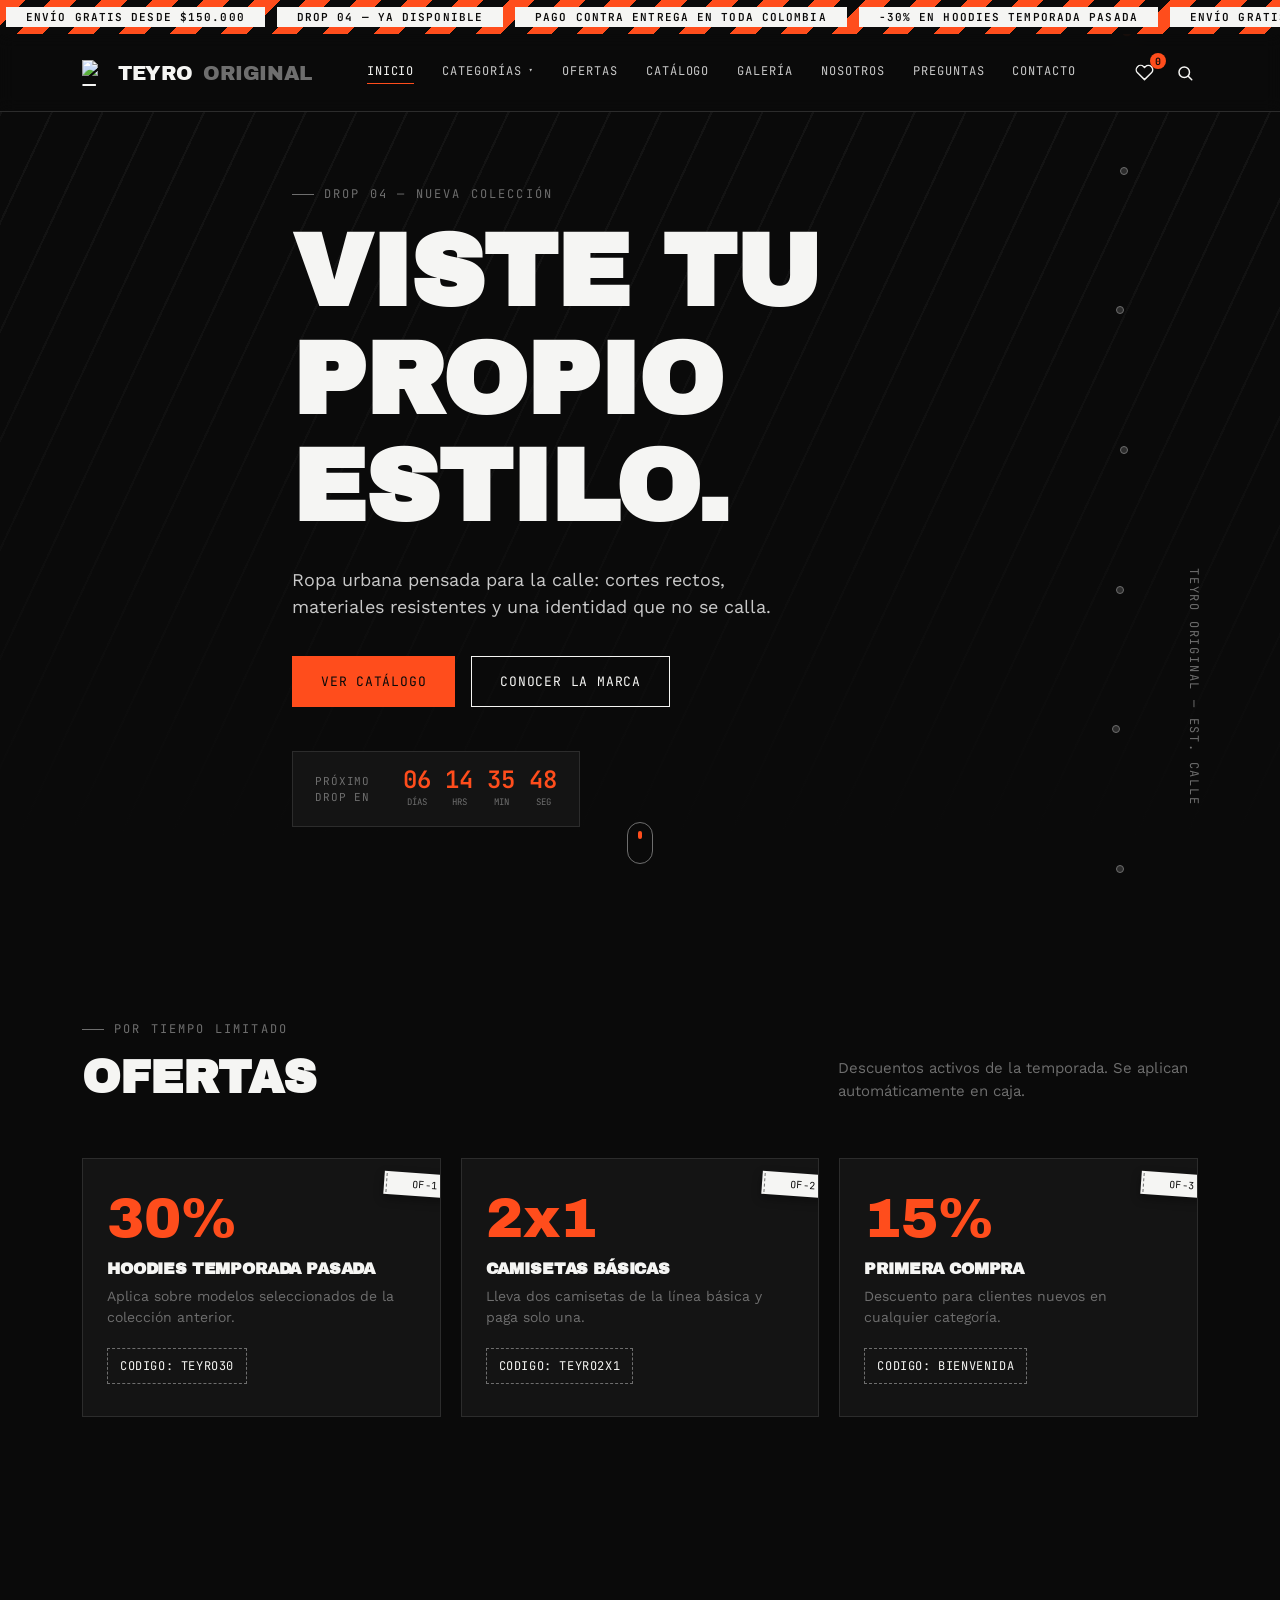
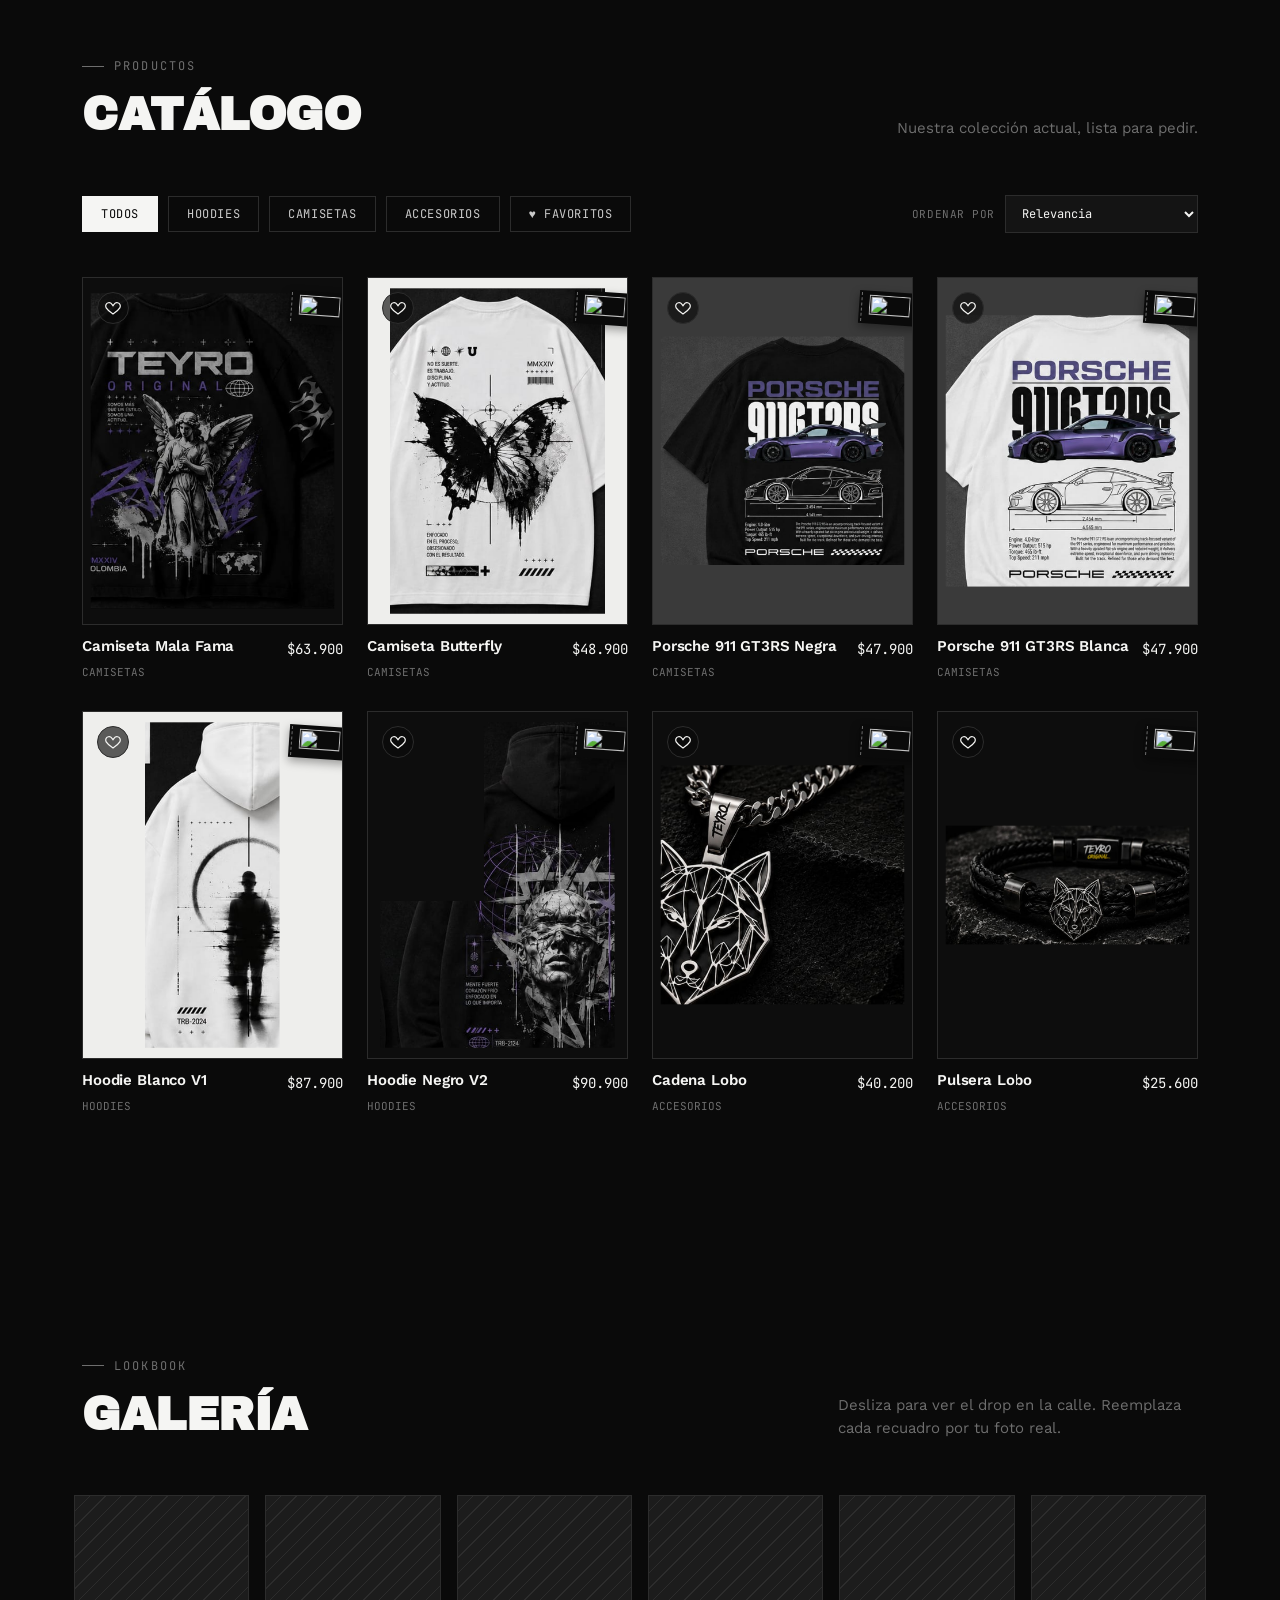
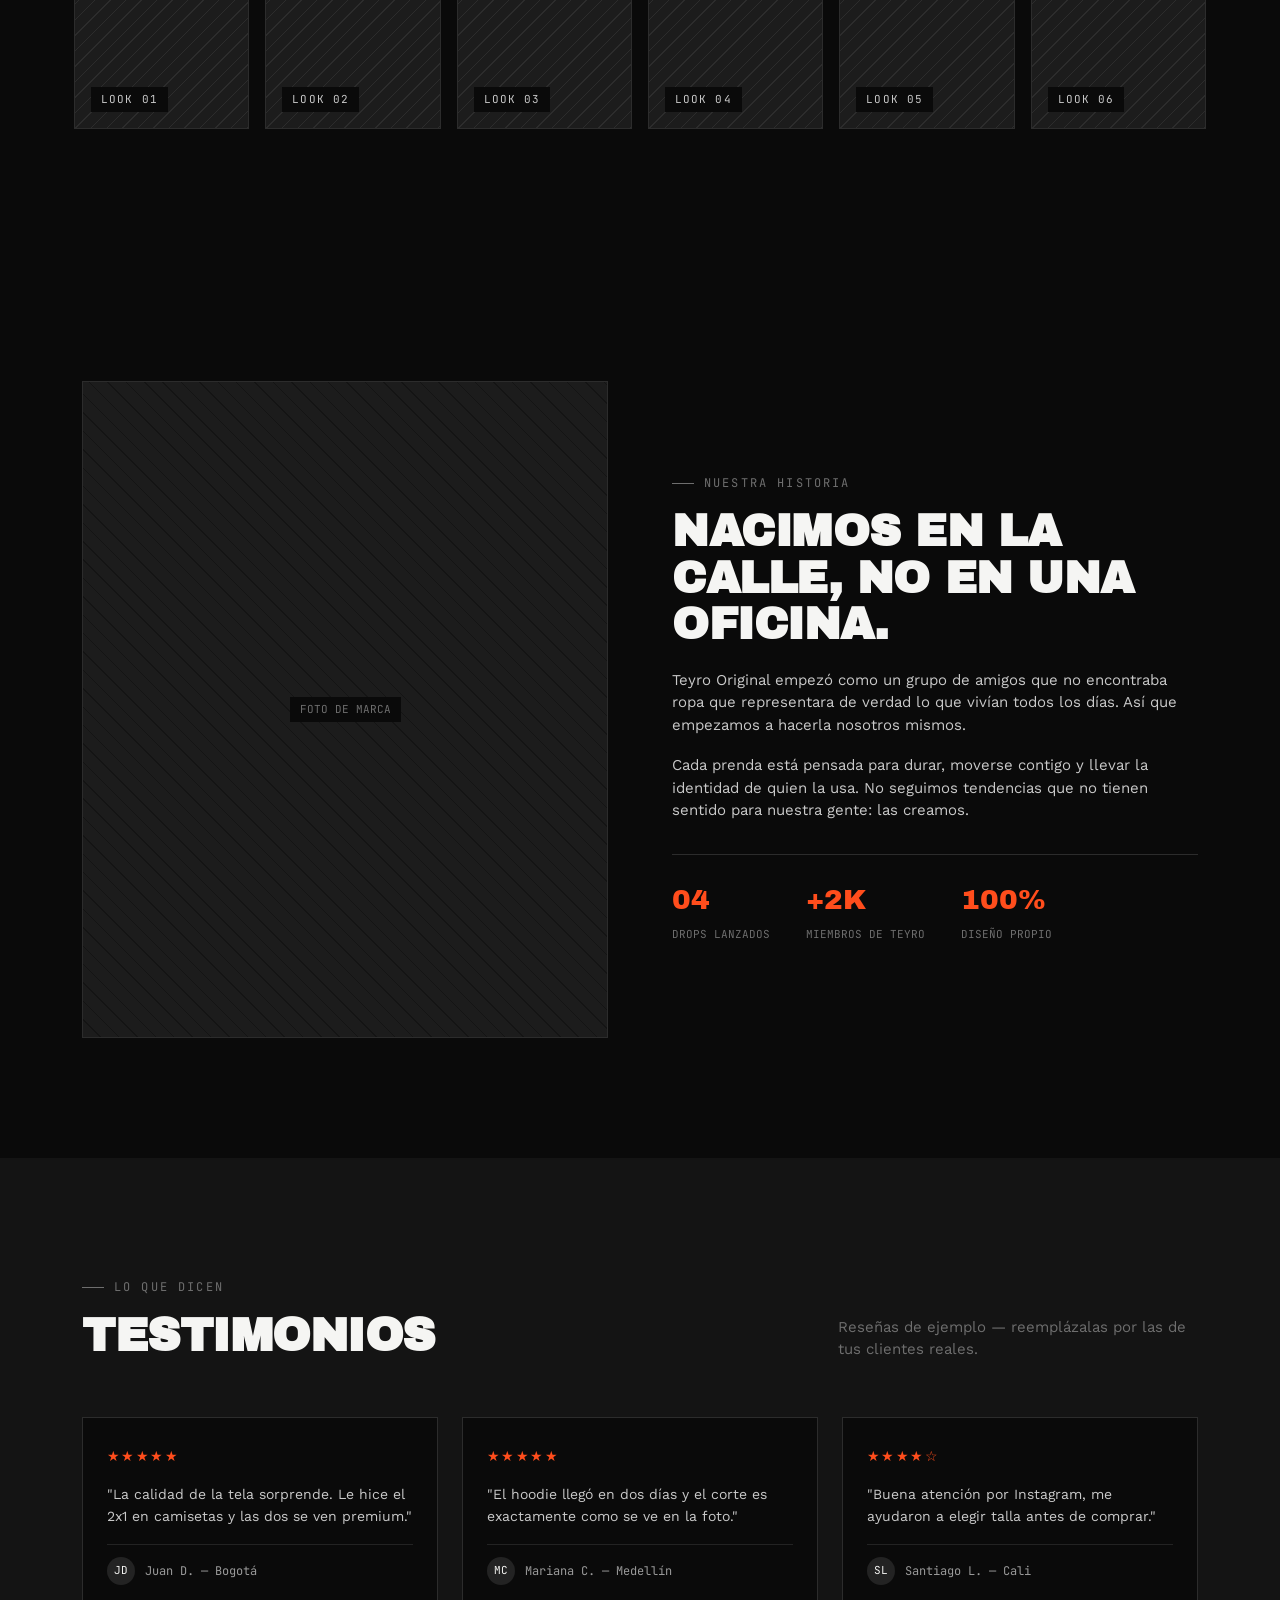
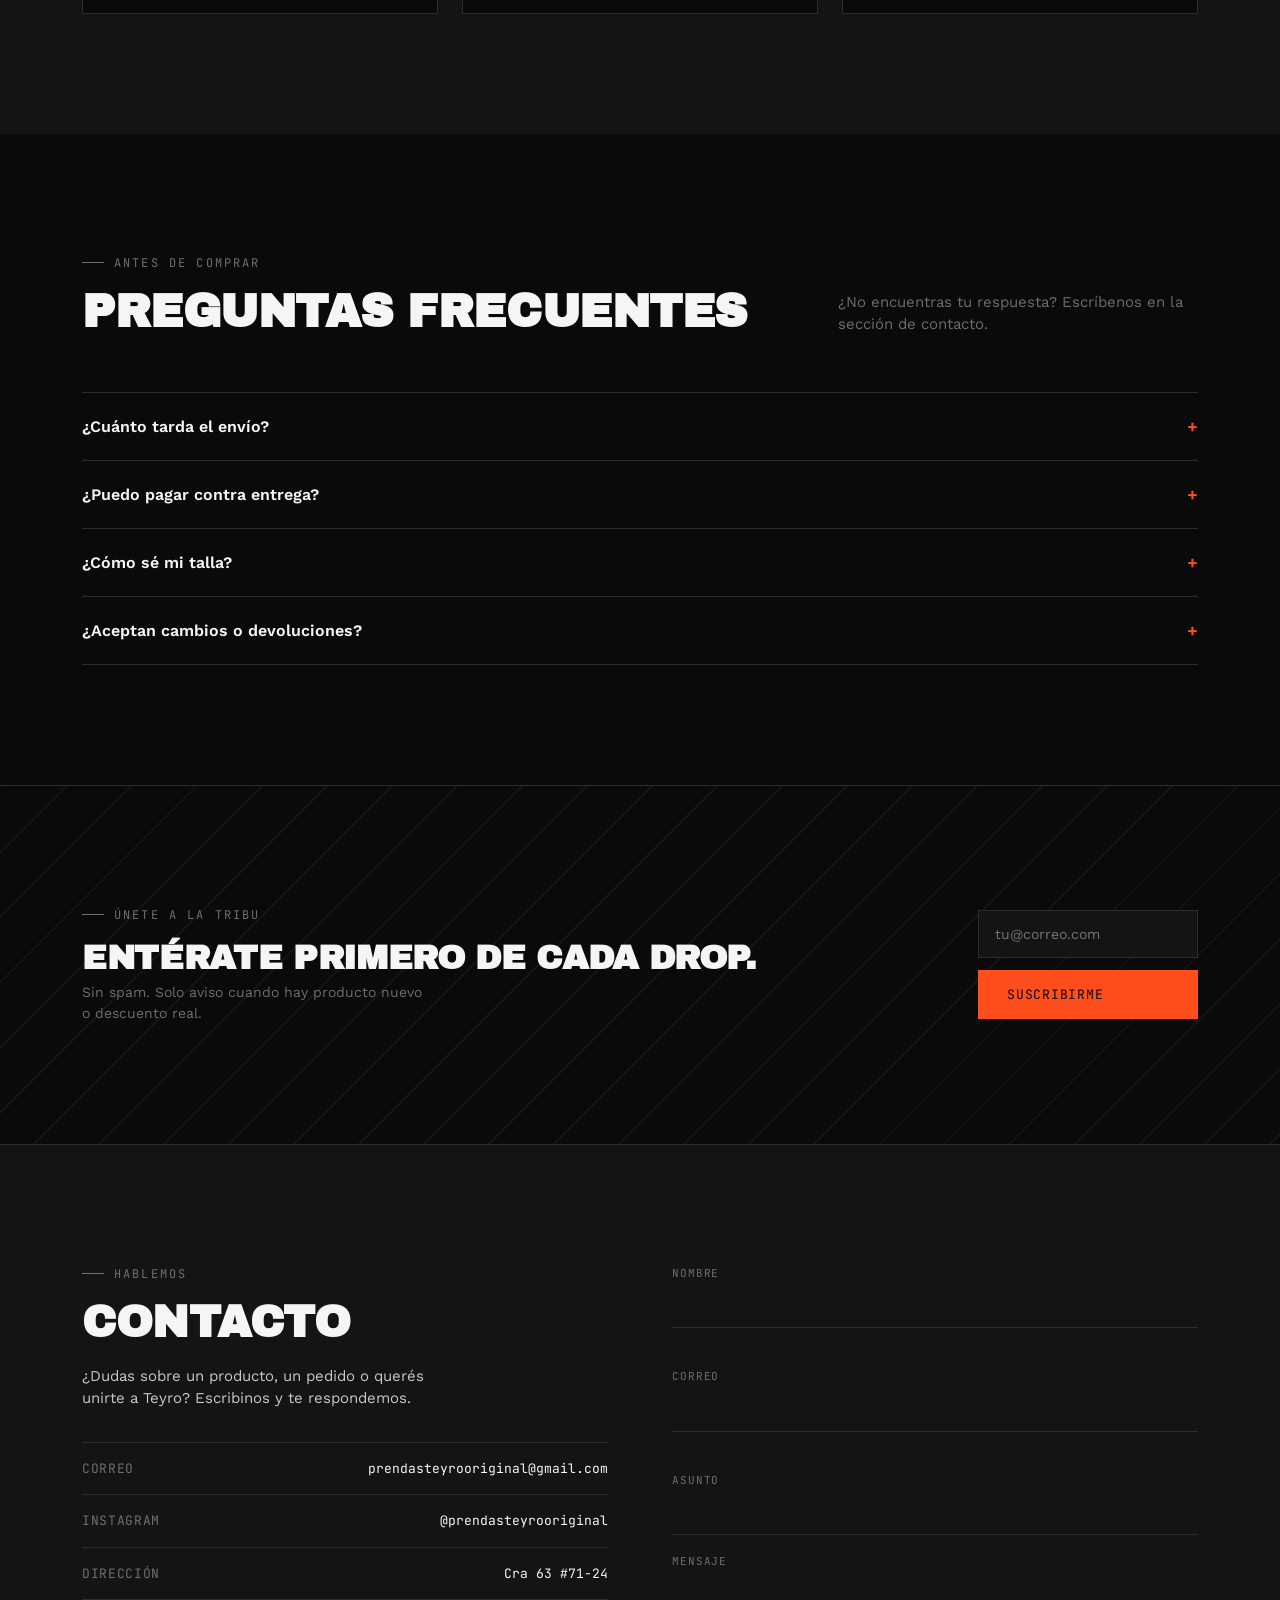
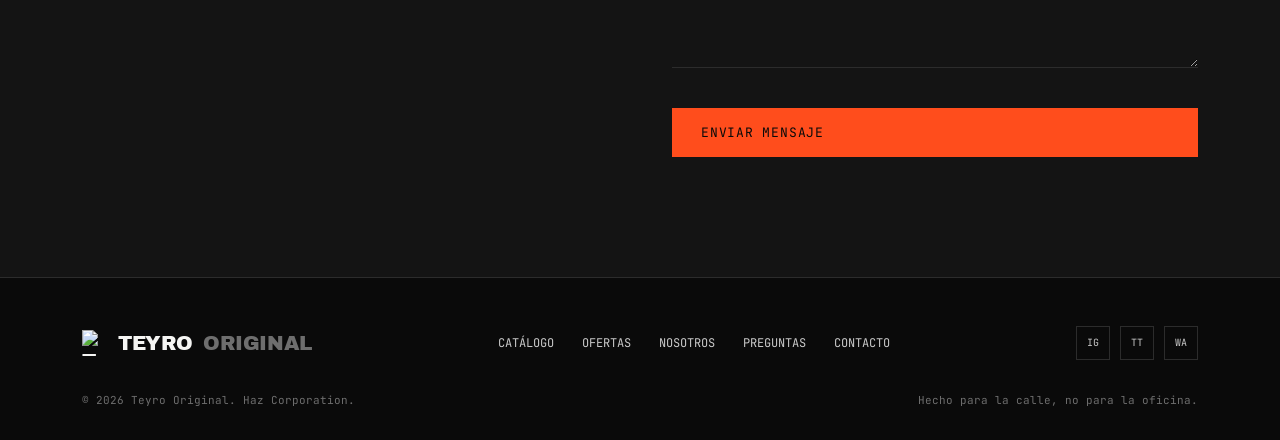
==== index.html @ d10f8ef0 "Add files via upload" ====
<!DOCTYPE html>
<html lang="es">
<head>
<meta charset="UTF-8">
<meta name="viewport" content="width=device-width, initial-scale=1.0">
<title>Teyro Original — Ropa urbana</title>
<meta name="description" content="Teyro Original: ropa urbana hecha para la calle. Hoodies, camisetas y accesorios. Drops limitados, envíos a toda Colombia.">
<link rel="icon" href="assets/logo-lobo.png">
<link rel="preconnect" href="https://fonts.googleapis.com">
<link rel="preconnect" href="https://fonts.gstatic.com" crossorigin>
<link href="https://fonts.googleapis.com/css2?family=Archivo+Black&family=Work+Sans:wght@400;500;600&family=JetBrains+Mono:wght@400;600&display=swap" rel="stylesheet">
<link rel="stylesheet" href="style.css">
</head>
<body>

  <a href="#inicio" class="skip-link">Saltar al contenido</a>

  <!-- ============================================
       CINTA DE ANUNCIOS (motivo firma: cinta de peligro)
       Marquee continuo, referencia visual a la cinta de
       advertencia de obra/calle — encaja con la identidad
       "hecha en la calle" de la marca.
       ============================================ -->
  <div class="hazard-bar" aria-label="Anuncios">
    <div class="hazard-track">
      <span>ENVÍO GRATIS DESDE $150.000</span>
      <span>DROP 04 — YA DISPONIBLE</span>
      <span>PAGO CONTRA ENTREGA EN TODA COLOMBIA</span>
      <span>-30% EN HOODIES TEMPORADA PASADA</span>
      <span>ENVÍO GRATIS DESDE $150.000</span>
      <span>DROP 04 — YA DISPONIBLE</span>
      <span>PAGO CONTRA ENTREGA EN TODA COLOMBIA</span>
      <span>-30% EN HOODIES TEMPORADA PASADA</span>
    </div>
  </div>

  <!-- Barra de progreso de lectura -->
  <div class="scroll-progress" id="scrollProgress"></div>

  <!-- ============================================
       NAV
       ============================================ -->
  <header>
    <nav>
      <a href="#inicio" class="logo">
        <img src="assets/logo-lobo.png" alt="Teyro Original">
        TEYRO <span>ORIGINAL</span>
      </a>

      <ul class="nav-links" id="navLinks">
        <li><a href="#inicio" data-nav="inicio">Inicio</a></li>
        <li class="dropdown" id="catDropdown">
          <button class="dropdown-toggle" id="catDropdownToggle" aria-expanded="false">
            Categorías <span class="caret">▾</span>
          </button>
          <ul class="dropdown-menu">
            <li><a href="#catalogo" data-cat="hoodies">Hoodies</a></li>
            <li><a href="#catalogo" data-cat="camisetas">Camisetas</a></li>
            <li><a href="#catalogo" data-cat="accesorios">Accesorios</a></li>
          </ul>
        </li>
        <li><a href="#ofertas" data-nav="ofertas">Ofertas</a></li>
        <li><a href="#catalogo" data-nav="catalogo">Catálogo</a></li>
        <li><a href="#galeria" data-nav="galeria">Galería</a></li>
        <li><a href="#nosotros" data-nav="nosotros">Nosotros</a></li>
        <li><a href="#faq" data-nav="faq">Preguntas</a></li>
        <li><a href="#contacto" data-nav="contacto">Contacto</a></li>
      </ul>

      <div class="nav-actions">
        <button class="icon-btn" id="favToggle" aria-label="Ver favoritos">
          <svg viewBox="0 0 24 24" fill="none" stroke="currentColor" stroke-width="2" stroke-linecap="round" stroke-linejoin="round">
            <path d="M20.8 4.6a5.5 5.5 0 0 0-7.8 0L12 5.6l-1-1a5.5 5.5 0 0 0-7.8 7.8l1 1L12 21l7.8-7.6 1-1a5.5 5.5 0 0 0 0-7.8z"></path>
          </svg>
          <span class="badge" id="favBadge" hidden>0</span>
        </button>
        <button class="search-toggle" id="searchToggle" aria-label="Buscar">
          <svg viewBox="0 0 24 24" fill="none" stroke="currentColor" stroke-width="2" stroke-linecap="round">
            <circle cx="11" cy="11" r="7"></circle>
            <line x1="21" y1="21" x2="16.65" y2="16.65"></line>
          </svg>
        </button>
        <button class="burger" id="burgerBtn" aria-label="Abrir menú" aria-expanded="false">
          <span></span><span></span><span></span>
        </button>
      </div>

      <div class="search-bar" id="searchBar">
        <div class="search-bar-inner">
          <svg viewBox="0 0 24 24" fill="none" stroke="currentColor" stroke-width="2" stroke-linecap="round">
            <circle cx="11" cy="11" r="7"></circle>
            <line x1="21" y1="21" x2="16.65" y2="16.65"></line>
          </svg>
          <input type="text" id="searchInput" placeholder="Buscar productos... (ej: hoodie, camiseta, gorra)">
          <span class="search-count" id="searchCount"></span>
        </div>
      </div>
    </nav>
  </header>

  <!-- Menú móvil a pantalla completa -->
  <div class="mobile-menu" id="mobileMenu">
    <ul>
      <li><a href="#inicio">Inicio</a></li>
      <li><a href="#ofertas">Ofertas</a></li>
      <li><a href="#catalogo">Catálogo</a></li>
      <li><a href="#galeria">Galería</a></li>
      <li><a href="#nosotros">Nosotros</a></li>
      <li><a href="#faq">Preguntas</a></li>
      <li><a href="#contacto">Contacto</a></li>
    </ul>
    <div class="mobile-menu-cats">
      <span class="eyebrow">Ir directo a</span>
      <div class="mobile-cat-pills">
        <a href="#catalogo" data-cat="hoodies">Hoodies</a>
        <a href="#catalogo" data-cat="camisetas">Camisetas</a>
        <a href="#catalogo" data-cat="accesorios">Accesorios</a>
      </div>
    </div>
  </div>

  <!-- Navegación lateral por puntos (desktop) -->
  <nav class="dot-nav" id="dotNav" aria-label="Navegación rápida por secciones">
    <a href="#inicio" data-target="inicio"><span class="dot"></span><em>Inicio</em></a>
    <a href="#ofertas" data-target="ofertas"><span class="dot"></span><em>Ofertas</em></a>
    <a href="#catalogo" data-target="catalogo"><span class="dot"></span><em>Catálogo</em></a>
    <a href="#galeria" data-target="galeria"><span class="dot"></span><em>Galería</em></a>
    <a href="#nosotros" data-target="nosotros"><span class="dot"></span><em>Nosotros</em></a>
    <a href="#faq" data-target="faq"><span class="dot"></span><em>Preguntas</em></a>
    <a href="#contacto" data-target="contacto"><span class="dot"></span><em>Contacto</em></a>
  </nav>

  <!-- ============================================
       HERO
       ============================================ -->
  <section class="hero" id="inicio">
    <div class="wrap hero-content">
      <div class="eyebrow">Drop 04 — Nueva colección</div>
      <h1>Viste tu<br>propio estilo.</h1>
      <p>Ropa urbana pensada para la calle: cortes rectos, materiales resistentes y una identidad que no se calla.</p>
      <div class="hero-cta">
        <a href="#catalogo" class="btn filled">Ver catálogo</a>
        <a href="#nosotros" class="btn">Conocer la marca</a>
      </div>

      <div class="countdown" id="countdown" aria-label="Tiempo para el próximo drop">
        <span class="countdown-label">Próximo drop en</span>
        <div class="countdown-digits">
          <div><span id="cdDays">00</span><small>días</small></div>
          <div><span id="cdHours">00</span><small>hrs</small></div>
          <div><span id="cdMin">00</span><small>min</small></div>
          <div><span id="cdSec">00</span><small>seg</small></div>
        </div>
      </div>
    </div>
    <div class="hero-mark">TEYRO ORIGINAL — EST. CALLE</div>
    <a href="#ofertas" class="scroll-cue" aria-label="Bajar a la siguiente sección">
      <span></span>
    </a>
  </section>

  <!-- ============================================
       OFERTAS
       ============================================ -->
  <section id="ofertas">
    <div class="wrap">
      <div class="section-head reveal">
        <div>
          <div class="eyebrow">Por tiempo limitado</div>
          <h2>Ofertas</h2>
        </div>
        <p>Descuentos activos de la temporada. Se aplican automáticamente en caja.</p>
      </div>
      <div class="ofertas-grid reveal">
        <div class="oferta-card">
          <span class="tag"><img src="assets/logo-lobo-negro.png" alt="">OF-1</span>
          <div class="pct">30%</div>
          <h3>Hoodies temporada pasada</h3>
          <p>Aplica sobre modelos seleccionados de la colección anterior.</p>
          <span class="code">CODIGO: TEYRO30</span>
        </div>
        <div class="oferta-card">
          <span class="tag"><img src="assets/logo-lobo-negro.png" alt="">OF-2</span>
          <div class="pct">2x1</div>
          <h3>Camisetas básicas</h3>
          <p>Lleva dos camisetas de la línea básica y paga solo una.</p>
          <span class="code">CODIGO: TEYRO2X1</span>
        </div>
        <div class="oferta-card">
          <span class="tag"><img src="assets/logo-lobo-negro.png" alt="">OF-3</span>
          <div class="pct">15%</div>
          <h3>Primera compra</h3>
          <p>Descuento para clientes nuevos en cualquier categoría.</p>
          <span class="code">CODIGO: BIENVENIDA</span>
        </div>
      </div>
    </div>
  </section>

  <!-- ============================================
       CATÁLOGO
       ============================================ -->
  <section class="catalogo" id="catalogo">
    <div class="wrap">
      <div class="section-head reveal">
        <div>
          <div class="eyebrow">Productos</div>
          <h2>Catálogo</h2>
        </div>
        <p>Nuestra colección actual, lista para pedir.</p>
      </div>

      <div class="catalogo-controls reveal">
        <div class="filtros">
          <button class="filtro-btn active" data-filter="todos">Todos</button>
          <button class="filtro-btn" data-filter="hoodies">Hoodies</button>
          <button class="filtro-btn" data-filter="camisetas">Camisetas</button>
          <button class="filtro-btn" data-filter="accesorios">Accesorios</button>
          <button class="filtro-btn filtro-fav" data-filter="favoritos">♥ Favoritos</button>
        </div>
        <label class="sort-select">
          <span>Ordenar por</span>
          <select id="sortSelect">
            <option value="default">Relevancia</option>
            <option value="price-asc">Precio: menor a mayor</option>
            <option value="price-desc">Precio: mayor a menor</option>
            <option value="name-asc">Nombre: A-Z</option>
          </select>
        </label>
      </div>

      <p class="empty-state" id="emptyState" hidden>No hay productos que coincidan. Prueba con otro filtro o guarda algunos favoritos con el ícono de corazón.</p>

      <div class="prod-grid reveal" id="prodGrid">
        <!-- Producto 1 — foto real -->
        <div class="prod-card" data-cat="camisetas" data-price="63900" data-name="Camiseta Mala Fama">
          <div class="prod-img">
            <img src="assets/prod-mala-fama.png" alt="Camiseta negra Mala Fama">
            <span class="tag"><img src="assets/logo-lobo-negro.png" alt="">01</span>
            <button class="fav-btn" data-id="p1" aria-label="Guardar Camiseta Mala Fama en favoritos" aria-pressed="false">
              <svg viewBox="0 0 24 24"><path d="M12 21s-7.5-4.6-10.2-9.1C.2 8.7 1.4 5 5 4.1c2.1-.5 4.1.4 5.2 2.1L12 8.5l1.8-2.3c1.1-1.7 3.1-2.6 5.2-2.1 3.6.9 4.8 4.6 3.2 7.8C19.5 16.4 12 21 12 21z"/></svg>
            </button>
          </div>
          <div class="prod-info">
            <div>
              <h3>Camiseta Mala Fama</h3>
              <span class="cat-label">Camisetas</span>
            </div>
            <div class="prod-price">$63.900</div>
          </div>
        </div>
        <!-- Producto 2 — foto real -->
        <div class="prod-card" data-cat="camisetas" data-price="48900" data-name="Camiseta Butterfly">
          <div class="prod-img">
            <img src="assets/prod-butterfly.png" alt="Camiseta blanca Butterfly">
            <span class="tag"><img src="assets/logo-lobo-negro.png" alt="">02</span>
            <button class="fav-btn" data-id="p2" aria-label="Guardar Camiseta Butterfly en favoritos" aria-pressed="false">
              <svg viewBox="0 0 24 24"><path d="M12 21s-7.5-4.6-10.2-9.1C.2 8.7 1.4 5 5 4.1c2.1-.5 4.1.4 5.2 2.1L12 8.5l1.8-2.3c1.1-1.7 3.1-2.6 5.2-2.1 3.6.9 4.8 4.6 3.2 7.8C19.5 16.4 12 21 12 21z"/></svg>
            </button>
          </div>
          <div class="prod-info">
            <div>
              <h3>Camiseta Butterfly</h3>
              <span class="cat-label">Camisetas</span>
            </div>
            <div class="prod-price">$48.900</div>
          </div>
        </div>
        <!-- Producto 3 — foto real -->
        <div class="prod-card" data-cat="camisetas" data-price="47900" data-name="Porsche 911 GT3RS Negra">
          <div class="prod-img">
            <img src="assets/prod-porsche-negra.png" alt="Camiseta Porsche 911 GT3RS Negra">
            <span class="tag"><img src="assets/logo-lobo-negro.png" alt="">03</span>
            <button class="fav-btn" data-id="p3" aria-label="Guardar Porsche 911 GT3RS Negra en favoritos" aria-pressed="false">
              <svg viewBox="0 0 24 24"><path d="M12 21s-7.5-4.6-10.2-9.1C.2 8.7 1.4 5 5 4.1c2.1-.5 4.1.4 5.2 2.1L12 8.5l1.8-2.3c1.1-1.7 3.1-2.6 5.2-2.1 3.6.9 4.8 4.6 3.2 7.8C19.5 16.4 12 21 12 21z"/></svg>
            </button>
          </div>
          <div class="prod-info">
            <div>
              <h3>Porsche 911 GT3RS Negra</h3>
              <span class="cat-label">Camisetas</span>
            </div>
            <div class="prod-price">$47.900</div>
          </div>
        </div>
        <!-- Producto 4 — foto real -->
        <div class="prod-card" data-cat="camisetas" data-price="47900" data-name="Porsche 911 GT3RS Blanca">
          <div class="prod-img">
            <img src="assets/prod-porsche-blanca.png" alt="Camiseta Porsche 911 GT3RS Blanca">
            <span class="tag"><img src="assets/logo-lobo-negro.png" alt="">04</span>
            <button class="fav-btn" data-id="p4" aria-label="Guardar Porsche 911 GT3RS Blanca en favoritos" aria-pressed="false">
              <svg viewBox="0 0 24 24"><path d="M12 21s-7.5-4.6-10.2-9.1C.2 8.7 1.4 5 5 4.1c2.1-.5 4.1.4 5.2 2.1L12 8.5l1.8-2.3c1.1-1.7 3.1-2.6 5.2-2.1 3.6.9 4.8 4.6 3.2 7.8C19.5 16.4 12 21 12 21z"/></svg>
            </button>
          </div>
          <div class="prod-info">
            <div>
              <h3>Porsche 911 GT3RS Blanca</h3>
              <span class="cat-label">Camisetas</span>
            </div>
            <div class="prod-price">$47.900</div>
          </div>
        </div>
        <!-- Producto 5 — foto real -->
        <div class="prod-card" data-cat="hoodies" data-price="87900" data-name="Hoodie Blanco V1">
          <div class="prod-img">
            <img src="assets/prod-hoodie-blanco-v1.png" alt="Hoodie blanco V1">
            <span class="tag"><img src="assets/logo-lobo-negro.png" alt="">05</span>
            <button class="fav-btn" data-id="p5" aria-label="Guardar Hoodie Blanco V1 en favoritos" aria-pressed="false">
              <svg viewBox="0 0 24 24"><path d="M12 21s-7.5-4.6-10.2-9.1C.2 8.7 1.4 5 5 4.1c2.1-.5 4.1.4 5.2 2.1L12 8.5l1.8-2.3c1.1-1.7 3.1-2.6 5.2-2.1 3.6.9 4.8 4.6 3.2 7.8C19.5 16.4 12 21 12 21z"/></svg>
            </button>
          </div>
          <div class="prod-info">
            <div>
              <h3>Hoodie Blanco V1</h3>
              <span class="cat-label">Hoodies</span>
            </div>
            <div class="prod-price">$87.900</div>
          </div>
        </div>
        <!-- Producto 6 — foto real -->
        <div class="prod-card" data-cat="hoodies" data-price="90900" data-name="Hoodie Negro V2">
          <div class="prod-img">
            <img src="assets/prod-hoodie-negro-v2.png" alt="Hoodie negro V2">
            <span class="tag"><img src="assets/logo-lobo-negro.png" alt="">06</span>
            <button class="fav-btn" data-id="p6" aria-label="Guardar Hoodie Negro V2 en favoritos" aria-pressed="false">
              <svg viewBox="0 0 24 24"><path d="M12 21s-7.5-4.6-10.2-9.1C.2 8.7 1.4 5 5 4.1c2.1-.5 4.1.4 5.2 2.1L12 8.5l1.8-2.3c1.1-1.7 3.1-2.6 5.2-2.1 3.6.9 4.8 4.6 3.2 7.8C19.5 16.4 12 21 12 21z"/></svg>
            </button>
          </div>
          <div class="prod-info">
            <div>
              <h3>Hoodie Negro V2</h3>
              <span class="cat-label">Hoodies</span>
            </div>
            <div class="prod-price">$90.900</div>
          </div>
        </div>
        <!-- Producto 7 — foto real -->
        <div class="prod-card" data-cat="accesorios" data-price="40200" data-name="Cadena Lobo">
          <div class="prod-img">
            <img src="assets/prod-cadena-lobo.png" alt="Cadena Lobo Teyro Original">
            <span class="tag"><img src="assets/logo-lobo-negro.png" alt="">07</span>
            <button class="fav-btn" data-id="p7" aria-label="Guardar Cadena Lobo en favoritos" aria-pressed="false">
              <svg viewBox="0 0 24 24"><path d="M12 21s-7.5-4.6-10.2-9.1C.2 8.7 1.4 5 5 4.1c2.1-.5 4.1.4 5.2 2.1L12 8.5l1.8-2.3c1.1-1.7 3.1-2.6 5.2-2.1 3.6.9 4.8 4.6 3.2 7.8C19.5 16.4 12 21 12 21z"/></svg>
            </button>
          </div>
          <div class="prod-info">
            <div>
              <h3>Cadena Lobo</h3>
              <span class="cat-label">Accesorios</span>
            </div>
            <div class="prod-price">$40.200</div>
          </div>
        </div>
        <!-- Producto 8 — foto real -->
        <div class="prod-card" data-cat="accesorios" data-price="25600" data-name="Pulsera Lobo">
          <div class="prod-img">
            <img src="assets/prod-pulsera-lobo.png" alt="Pulsera Lobo Teyro Original">
            <span class="tag"><img src="assets/logo-lobo-negro.png" alt="">08</span>
            <button class="fav-btn" data-id="p8" aria-label="Guardar Pulsera Lobo en favoritos" aria-pressed="false">
              <svg viewBox="0 0 24 24"><path d="M12 21s-7.5-4.6-10.2-9.1C.2 8.7 1.4 5 5 4.1c2.1-.5 4.1.4 5.2 2.1L12 8.5l1.8-2.3c1.1-1.7 3.1-2.6 5.2-2.1 3.6.9 4.8 4.6 3.2 7.8C19.5 16.4 12 21 12 21z"/></svg>
            </button>
          </div>
          <div class="prod-info">
            <div>
              <h3>Pulsera Lobo</h3>
              <span class="cat-label">Accesorios</span>
            </div>
            <div class="prod-price">$25.600</div>
          </div>
        </div>
      </div>
    </div>
  </section>

  <!-- ============================================
       GALERÍA / LOOKBOOK
       ============================================ -->
  <section id="galeria">
    <div class="wrap">
      <div class="section-head reveal">
        <div>
          <div class="eyebrow">Lookbook</div>
          <h2>Galería</h2>
        </div>
        <p>Desliza para ver el drop en la calle. Reemplaza cada recuadro por tu foto real.</p>
      </div>
    </div>
    <div class="galeria-strip reveal">
      <div class="galeria-track">
        <div class="galeria-item"><span>LOOK 01</span></div>
        <div class="galeria-item"><span>LOOK 02</span></div>
        <div class="galeria-item"><span>LOOK 03</span></div>
        <div class="galeria-item"><span>LOOK 04</span></div>
        <div class="galeria-item"><span>LOOK 05</span></div>
        <div class="galeria-item"><span>LOOK 06</span></div>
      </div>
    </div>
  </section>

  <!-- ============================================
       NOSOTROS
       ============================================ -->
  <section id="nosotros">
    <div class="wrap nosotros reveal">
      <div class="nosotros-img">
        <!-- Reemplaza por <img src="equipo.jpg" alt="Equipo Teyro Original"> -->
        <span>FOTO DE MARCA</span>
      </div>
      <div class="nosotros-text">
        <div class="eyebrow">Nuestra historia</div>
        <h2>Nacimos en la calle, no en una oficina.</h2>
        <p>Teyro Original empezó como un grupo de amigos que no encontraba ropa que representara de verdad lo que vivían todos los días. Así que empezamos a hacerla nosotros mismos.</p>
        <p>Cada prenda está pensada para durar, moverse contigo y llevar la identidad de quien la usa. No seguimos tendencias que no tienen sentido para nuestra gente: las creamos.</p>
        <div class="nosotros-stats">
          <div>
            <span class="stat-num">04</span>
            <span class="stat-label">Drops lanzados</span>
          </div>
          <div>
            <span class="stat-num">+2K</span>
            <span class="stat-label">Miembros de Teyro</span>
          </div>
          <div>
            <span class="stat-num">100%</span>
            <span class="stat-label">Diseño propio</span>
          </div>
        </div>
      </div>
    </div>
  </section>

  <!-- ============================================
       TESTIMONIOS
       ============================================ -->
  <section class="testimonios" id="testimonios">
    <div class="wrap">
      <div class="section-head reveal">
        <div>
          <div class="eyebrow">Lo que dicen</div>
          <h2>Testimonios</h2>
        </div>
        <p>Reseñas de ejemplo — reemplázalas por las de tus clientes reales.</p>
      </div>
      <div class="testi-grid reveal">
        <div class="testi-card">
          <div class="stars">★★★★★</div>
          <p>"La calidad de la tela sorprende. Le hice el 2x1 en camisetas y las dos se ven premium."</p>
          <div class="testi-author"><span class="avatar">JD</span> Juan D. — Bogotá</div>
        </div>
        <div class="testi-card">
          <div class="stars">★★★★★</div>
          <p>"El hoodie llegó en dos días y el corte es exactamente como se ve en la foto."</p>
          <div class="testi-author"><span class="avatar">MC</span> Mariana C. — Medellín</div>
        </div>
        <div class="testi-card">
          <div class="stars">★★★★☆</div>
          <p>"Buena atención por Instagram, me ayudaron a elegir talla antes de comprar."</p>
          <div class="testi-author"><span class="avatar">SL</span> Santiago L. — Cali</div>
        </div>
      </div>
    </div>
  </section>

  <!-- ============================================
       FAQ
       ============================================ -->
  <section id="faq">
    <div class="wrap">
      <div class="section-head reveal">
        <div>
          <div class="eyebrow">Antes de comprar</div>
          <h2>Preguntas frecuentes</h2>
        </div>
        <p>¿No encuentras tu respuesta? Escríbenos en la sección de contacto.</p>
      </div>
      <div class="faq-list reveal">
        <div class="faq-item">
          <button class="faq-question" aria-expanded="false">
            <span>¿Cuánto tarda el envío?</span>
            <span class="faq-icon">+</span>
          </button>
          <div class="faq-answer">
            <p>Entre 2 y 5 días hábiles según tu ciudad. En Bogotá, Medellín y Cali suele llegar en 1-2 días.</p>
          </div>
        </div>
        <div class="faq-item">
          <button class="faq-question" aria-expanded="false">
            <span>¿Puedo pagar contra entrega?</span>
            <span class="faq-icon">+</span>
          </button>
          <div class="faq-answer">
            <p>Sí, disponible en la mayoría de ciudades de Colombia. También aceptamos tarjeta y transferencia.</p>
          </div>
        </div>
        <div class="faq-item">
          <button class="faq-question" aria-expanded="false">
            <span>¿Cómo sé mi talla?</span>
            <span class="faq-icon">+</span>
          </button>
          <div class="faq-answer">
            <p>Cada producto incluye una guía de tallas en la descripción. Si tienes dudas, escríbenos antes de comprar.</p>
          </div>
        </div>
        <div class="faq-item">
          <button class="faq-question" aria-expanded="false">
            <span>¿Aceptan cambios o devoluciones?</span>
            <span class="faq-icon">+</span>
          </button>
          <div class="faq-answer">
            <p>Sí, tienes 5 días desde que recibes el pedido para solicitar cambio de talla, siempre que la prenda esté sin uso.</p>
          </div>
        </div>
      </div>
    </div>
  </section>

  <!-- ============================================
       NEWSLETTER
       ============================================ -->
  <section class="newsletter">
    <div class="wrap newsletter-inner reveal">
      <div>
        <div class="eyebrow">Únete a la tribu</div>
        <h2>Entérate primero de cada drop.</h2>
        <p>Sin spam. Solo aviso cuando hay producto nuevo o descuento real.</p>
      </div>
      <form id="newsletterForm" class="newsletter-form">
        <input type="email" id="newsletterEmail" placeholder="tu@correo.com" required aria-label="Correo electrónico">
        <button type="submit" class="btn filled">Suscribirme</button>
      </form>
      <p class="form-msg" id="newsletterMsg" role="status">¡Listo! Ya estás en la lista. Conecta este formulario a un servicio como Mailchimp o Brevo para producción.</p>
    </div>
  </section>

  <!-- ============================================
       CONTACTO
       ============================================ -->
  <section class="contacto" id="contacto">
    <div class="wrap contacto-grid reveal">
      <div class="contacto-info">
        <div class="eyebrow">Hablemos</div>
        <h2>Contacto</h2>
        <p>¿Dudas sobre un producto, un pedido o querés unirte a Teyro? Escribinos y te respondemos.</p>
        <div class="info-row"><span>Correo</span><span>prendasteyrooriginal@gmail.com</span></div>
        <div class="info-row"><span>Instagram</span><span>@prendasteyrooriginal</span></div>
        <div class="info-row"><span>Dirección</span><span>Cra 63 #71-24</span></div>
      </div>
      <form id="contactForm" novalidate>
        <div class="field">
          <label for="nombre">Nombre</label>
          <input type="text" id="nombre" name="nombre" required>
          <span class="field-error" id="err-nombre"></span>
        </div>
        <div class="field">
          <label for="email">Correo</label>
          <input type="email" id="email" name="email" required>
          <span class="field-error" id="err-email"></span>
        </div>
        <div class="field">
          <label for="asunto">Asunto</label>
          <input type="text" id="asunto" name="asunto">
        </div>
        <div class="field">
          <label for="mensaje">Mensaje</label>
          <textarea id="mensaje" name="mensaje" required></textarea>
          <span class="field-error" id="err-mensaje"></span>
        </div>
        <button type="submit" class="btn filled">Enviar mensaje</button>
        <p class="form-msg" id="formMsg" role="status">Mensaje enviado. Este formulario aún no tiene backend: conecta un servicio como Formspree o tu propio servidor para recibir correos reales.</p>
      </form>
    </div>
  </section>

  <!-- ============================================
       FOOTER
       ============================================ -->
  <footer>
    <div class="wrap">
      <div class="footer-top">
        <a href="#inicio" class="logo">
          <img src="assets/logo-lobo.png" alt="Teyro Original">
          TEYRO <span>ORIGINAL</span>
        </a>
        <ul class="footer-links">
          <li><a href="#catalogo">Catálogo</a></li>
          <li><a href="#ofertas">Ofertas</a></li>
          <li><a href="#nosotros">Nosotros</a></li>
          <li><a href="#faq">Preguntas</a></li>
          <li><a href="#contacto">Contacto</a></li>
        </ul>
        <div class="footer-social">
          <a href="#" aria-label="Instagram">IG</a>
          <a href="#" aria-label="TikTok">TT</a>
          <a href="#" aria-label="WhatsApp">WA</a>
        </div>
      </div>
      <div class="footer-bottom">
        <span>© 2026 Teyro Original. Haz Corporation.</span>
        <span>Hecho para la calle, no para la oficina.</span>
      </div>
    </div>
  </footer>

  <button class="back-to-top" id="backToTop" aria-label="Volver arriba">↑</button>
  <div class="toast" id="toast" role="status" aria-live="polite"></div>

  <script src="script.js" defer></script>
</body>
</html>
---- style.css ----
/* ============================================================
   TEYRO ORIGINAL — HOJA DE ESTILOS
   Estructura del archivo:
   1. Tokens de diseño
   2. Base / reset
   3. Utilidades y componentes compartidos (botones, tag, etiquetas)
   4. Cinta de anuncios + barra de progreso
   5. Nav (header, dropdown, buscador, menú móvil, dot-nav)
   6. Hero + countdown
   7. Ofertas
   8. Catálogo (filtros, orden, favoritos)
   9. Galería
   10. Nosotros
   11. Testimonios
   12. FAQ
   13. Newsletter
   14. Contacto
   15. Footer
   16. Toast / back to top
   17. Animación de scroll
   18. Responsive
   ============================================================ */

/* ============================================
   1. TOKENS DE DISEÑO
   ============================================ */
:root{
  --black: #0a0a0a;
  --black-soft: #141414;
  --gray-900: #1c1c1c;
  --gray-800: #232323;
  --gray-700: #2c2c2c;
  --gray-600: #6e6e6e;
  --gray-400: #9a9a9a;
  --gray-300: #c9c9c9;
  --white: #f5f5f3;

  /* Acento "cinta de peligro": vincula el motivo de calle/obra
     con la marca. Se usa con moderación: CTAs, favoritos, badges. */
  --accent: #ff4d1c;
  --accent-dim: #cf3f16;
  --hazard-yellow: #f2c14e;

  --font-display: 'Archivo Black', sans-serif;
  --font-body: 'Work Sans', sans-serif;
  --font-mono: 'JetBrains Mono', monospace;

  --max-width: 1180px;
  --hazard-h: 34px;
  --header-h: 78px;
}

/* ============================================
   2. BASE / RESET
   ============================================ */
*{ margin:0; padding:0; box-sizing:border-box; }

html{ scroll-behavior:smooth; scroll-padding-top: calc(var(--hazard-h) + var(--header-h) + 12px); }

body{
  background:var(--black);
  color:var(--white);
  font-family:var(--font-body);
  line-height:1.5;
  overflow-x:hidden;
  padding-top: calc(var(--hazard-h) + var(--header-h));
}

a{ color:inherit; text-decoration:none; }
ul{ list-style:none; }
img{ max-width:100%; display:block; }
button{ font-family:inherit; }

:focus-visible{
  outline:2px solid var(--accent);
  outline-offset:3px;
}

.skip-link{
  position:fixed;
  top:-100px; left:12px;
  z-index:1000;
  background:var(--white);
  color:var(--black);
  padding:10px 16px;
  font-family:var(--font-mono);
  font-size:12px;
  text-transform:uppercase;
  transition:top .2s ease;
}
.skip-link:focus{ top:12px; }

.wrap{
  max-width:var(--max-width);
  margin:0 auto;
  padding:0 32px;
}

.eyebrow{
  font-family:var(--font-mono);
  font-size:12px;
  letter-spacing:.18em;
  text-transform:uppercase;
  color:var(--gray-600);
  display:flex;
  align-items:center;
  gap:10px;
  margin-bottom:16px;
}
.eyebrow::before{
  content:"";
  width:22px;
  height:1px;
  background:var(--gray-600);
}

h1,h2,h3{
  font-family:var(--font-display);
  text-transform:uppercase;
  line-height:1.05;
  letter-spacing:-0.01em;
}

/* ============================================
   3. COMPONENTES COMPARTIDOS
   ============================================ */
.btn{
  display:inline-flex;
  align-items:center;
  gap:10px;
  font-family:var(--font-mono);
  font-size:13px;
  letter-spacing:.06em;
  text-transform:uppercase;
  padding:15px 28px;
  border:1px solid var(--white);
  background:transparent;
  color:var(--white);
  cursor:pointer;
  transition:background .25s ease, color .25s ease, border-color .25s ease;
}
.btn:hover{ background:var(--white); color:var(--black); }
.btn.filled{ background:var(--accent); color:var(--black); border-color:var(--accent); }
.btn.filled:hover{ background:transparent; color:var(--accent); }

/* Motivo firma: etiqueta cosida de prenda */
.tag{
  position:absolute;
  top:14px;
  right:-8px;
  background:var(--white);
  color:var(--black);
  font-family:var(--font-mono);
  font-size:10px;
  letter-spacing:.05em;
  padding:4px 10px 4px 12px;
  transform:rotate(4deg);
  box-shadow:0 4px 10px rgba(0,0,0,.35);
  display:flex;
  align-items:center;
  gap:5px;
}
.tag img{ width:11px; height:11px; flex-shrink:0; }
.tag::before{
  content:"";
  position:absolute;
  left:2px; top:2px; bottom:2px;
  border-left:1px dashed var(--gray-600);
}

section{ padding:120px 0; }
.section-head{
  display:flex;
  justify-content:space-between;
  align-items:flex-end;
  margin-bottom:56px;
  gap:24px;
  flex-wrap:wrap;
}
.section-head h2{ font-size:clamp(30px,4vw,46px); }
.section-head p{ color:var(--gray-600); max-width:360px; font-size:15px; }

/* ============================================
   4. CINTA DE ANUNCIOS + BARRA DE PROGRESO
   ============================================ */
.hazard-bar{
  position:fixed;
  top:0; left:0; right:0;
  z-index:110;
  height:var(--hazard-h);
  overflow:hidden;
  background:
    repeating-linear-gradient(135deg, var(--accent) 0 18px, var(--black) 18px 36px);
}
.hazard-track{
  display:flex;
  align-items:center;
  height:100%;
  width:max-content;
  animation:hazard-scroll 22s linear infinite;
}
.hazard-track span{
  font-family:var(--font-mono);
  font-size:11px;
  font-weight:600;
  letter-spacing:.1em;
  text-transform:uppercase;
  color:var(--black);
  background:var(--white);
  padding:2px 20px;
  margin:0 6px;
  white-space:nowrap;
}
@keyframes hazard-scroll{
  from{ transform:translateX(0); }
  to{ transform:translateX(-50%); }
}

.scroll-progress{
  position:fixed;
  top:var(--hazard-h);
  left:0;
  height:2px;
  width:0%;
  background:var(--accent);
  z-index:109;
  transition:width .1s linear;
}

/* ============================================
   5. NAV
   ============================================ */
header{
  position:fixed;
  top:var(--hazard-h); left:0; right:0;
  z-index:100;
  height:var(--header-h);
  background:rgba(10,10,10,.9);
  backdrop-filter:blur(8px);
  border-bottom:1px solid var(--gray-700);
}
nav{
  display:flex;
  align-items:center;
  justify-content:space-between;
  padding:18px 32px;
  max-width:var(--max-width);
  margin:0 auto;
  height:100%;
}
.logo{
  display:flex;
  align-items:center;
  gap:10px;
  font-family:var(--font-display);
  font-size:20px;
  letter-spacing:-0.02em;
}
.logo img{ width:26px; height:26px; }
.logo span{ color:var(--gray-600); }

.nav-links{
  display:flex;
  align-items:center;
  gap:28px;
  font-family:var(--font-mono);
  font-size:12px;
  letter-spacing:.08em;
  text-transform:uppercase;
}
.nav-links > li > a, .dropdown-toggle{
  position:relative;
  padding-bottom:4px;
  color:var(--gray-300);
  transition:color .2s ease;
  background:none;
  border:none;
  font:inherit;
  letter-spacing:inherit;
  text-transform:inherit;
  cursor:pointer;
  display:inline-flex;
  align-items:center;
  gap:6px;
}
.nav-links > li > a::after, .dropdown-toggle::after{
  content:"";
  position:absolute;
  left:0; bottom:0;
  width:0%; height:1px;
  background:var(--accent);
  transition:width .25s ease;
}
.nav-links > li > a:hover, .dropdown-toggle:hover{ color:var(--white); }
.nav-links > li > a:hover::after, .dropdown-toggle:hover::after{ width:100%; }
.nav-links > li > a.active{ color:var(--white); }
.nav-links > li > a.active::after{ width:100%; background:var(--accent); }

/* ---------- Dropdown de categorías ---------- */
.dropdown{ position:relative; }
.dropdown-toggle .caret{
  font-size:9px;
  transition:transform .2s ease;
}
.dropdown.open .dropdown-toggle .caret{ transform:rotate(180deg); }
.dropdown-menu{
  position:absolute;
  top:calc(100% + 18px);
  left:50%;
  transform:translateX(-50%) translateY(-6px);
  min-width:170px;
  background:var(--black-soft);
  border:1px solid var(--gray-700);
  padding:8px;
  opacity:0;
  pointer-events:none;
  transition:opacity .2s ease, transform .2s ease;
}
.dropdown.open .dropdown-menu{
  opacity:1;
  pointer-events:auto;
  transform:translateX(-50%) translateY(0);
}
.dropdown-menu li a{
  display:flex;
  justify-content:space-between;
  padding:10px 12px;
  color:var(--gray-300);
  transition:background .2s ease, color .2s ease;
}
.dropdown-menu li a:hover{ background:var(--gray-900); color:var(--white); }

/* ---------- Acciones de la derecha ---------- */
.nav-actions{ display:flex; align-items:center; gap:14px; }
.icon-btn, .search-toggle{
  position:relative;
  background:none;
  border:none;
  color:var(--white);
  cursor:pointer;
  padding:4px;
  display:flex;
}
.icon-btn svg{ width:19px; height:19px; fill:none; stroke:currentColor; stroke-width:1.8; }
.icon-btn.is-fav svg{ fill:var(--accent); stroke:var(--accent); }
.search-toggle svg{ width:18px; height:18px; }
.badge{
  position:absolute;
  top:-6px; right:-8px;
  background:var(--accent);
  color:var(--black);
  font-family:var(--font-mono);
  font-size:10px;
  font-weight:600;
  min-width:16px;
  height:16px;
  border-radius:50%;
  display:flex;
  align-items:center;
  justify-content:center;
  padding:0 3px;
}

.search-bar{
  position:absolute;
  top:100%; left:0; right:0;
  background:var(--black);
  border-bottom:1px solid var(--gray-700);
  max-height:0;
  overflow:hidden;
  opacity:0;
  transition:max-height .25s ease, opacity .2s ease;
}
.search-bar.open{ max-height:90px; opacity:1; }
.search-bar-inner{
  max-width:var(--max-width);
  margin:0 auto;
  padding:18px 32px;
  display:flex;
  align-items:center;
  gap:12px;
}
.search-bar-inner svg{ width:16px; height:16px; color:var(--gray-600); flex-shrink:0; }
.search-bar input{
  flex:1;
  background:none;
  border:none;
  outline:none;
  color:var(--white);
  font-family:var(--font-body);
  font-size:16px;
}
.search-bar input::placeholder{ color:var(--gray-600); }
.search-count{
  font-family:var(--font-mono);
  font-size:11px;
  color:var(--gray-600);
  white-space:nowrap;
}

.burger{
  display:none;
  flex-direction:column;
  gap:5px;
  background:none;
  border:none;
  cursor:pointer;
  padding:4px;
}
.burger span{
  width:24px; height:2px;
  background:var(--white);
  transition:transform .25s ease, opacity .25s ease;
}
.burger.open span:nth-child(1){ transform:translateY(7px) rotate(45deg); }
.burger.open span:nth-child(2){ opacity:0; }
.burger.open span:nth-child(3){ transform:translateY(-7px) rotate(-45deg); }

/* ---------- Menú móvil a pantalla completa ---------- */
.mobile-menu{
  display:none;
  position:fixed;
  inset:0;
  z-index:99;
  background:var(--black);
  padding: calc(var(--hazard-h) + var(--header-h) + 20px) 32px 32px;
  overflow-y:auto;
  transform:translateY(-12px);
  opacity:0;
  pointer-events:none;
  transition:opacity .25s ease, transform .25s ease;
}
.mobile-menu.open{ opacity:1; transform:translateY(0); pointer-events:auto; }
.mobile-menu ul{ display:flex; flex-direction:column; gap:6px; margin-bottom:40px; }
.mobile-menu ul li a{
  display:block;
  font-family:var(--font-display);
  font-size:32px;
  text-transform:uppercase;
  padding:10px 0;
  border-bottom:1px solid var(--gray-800);
  color:var(--white);
}
.mobile-cat-pills{ display:flex; flex-wrap:wrap; gap:10px; margin-top:14px; }
.mobile-cat-pills a{
  font-family:var(--font-mono);
  font-size:12px;
  text-transform:uppercase;
  border:1px solid var(--gray-700);
  padding:10px 16px;
  color:var(--gray-300);
}

/* ---------- Navegación lateral por puntos ---------- */
.dot-nav{
  position:fixed;
  right:28px;
  top:50%;
  transform:translateY(-50%);
  z-index:90;
  display:flex;
  flex-direction:column;
  gap:16px;
}
.dot-nav a{
  display:flex;
  align-items:center;
  gap:10px;
  justify-content:flex-end;
}
.dot-nav .dot{
  width:8px; height:8px;
  border-radius:50%;
  background:var(--gray-700);
  border:1px solid var(--gray-600);
  transition:background .2s ease, transform .2s ease, border-color .2s ease;
}
.dot-nav em{
  font-style:normal;
  font-family:var(--font-mono);
  font-size:11px;
  text-transform:uppercase;
  letter-spacing:.05em;
  color:var(--gray-300);
  background:var(--black-soft);
  border:1px solid var(--gray-700);
  padding:4px 10px;
  opacity:0;
  transform:translateX(6px);
  transition:opacity .2s ease, transform .2s ease;
  white-space:nowrap;
}
.dot-nav a:hover em{ opacity:1; transform:translateX(0); }
.dot-nav a.active .dot{ background:var(--accent); border-color:var(--accent); transform:scale(1.3); }

/* ============================================
   6. HERO
   ============================================ */
.hero{
  min-height:calc(100vh - var(--hazard-h) - var(--header-h));
  display:flex;
  align-items:center;
  position:relative;
  padding: 60px 0;
  background:
    linear-gradient(180deg, rgba(10,10,10,0) 0%, var(--black) 92%),
    repeating-linear-gradient(115deg, var(--black-soft) 0 2px, var(--black) 2px 46px);
}
.hero-content{ max-width:760px; }
.hero h1{
  font-size:clamp(48px, 8vw, 104px);
  margin-bottom:24px;
}
.hero p{
  font-size:18px;
  color:var(--gray-300);
  max-width:480px;
  margin-bottom:36px;
}
.hero-cta{ display:flex; gap:16px; flex-wrap:wrap; margin-bottom:44px; }

.hero-mark{
  position:absolute;
  right:6%;
  bottom:12%;
  font-family:var(--font-mono);
  font-size:12px;
  color:var(--gray-600);
  text-align:right;
  writing-mode:vertical-rl;
  letter-spacing:.15em;
}

.countdown{
  display:inline-flex;
  align-items:center;
  gap:18px;
  border:1px solid var(--gray-700);
  background:var(--black-soft);
  padding:16px 22px;
}
.countdown-label{
  font-family:var(--font-mono);
  font-size:11px;
  text-transform:uppercase;
  letter-spacing:.08em;
  color:var(--gray-600);
  max-width:70px;
}
.countdown-digits{ display:flex; gap:14px; }
.countdown-digits div{ display:flex; flex-direction:column; align-items:center; }
.countdown-digits span{
  font-family:var(--font-mono);
  font-size:24px;
  font-weight:600;
  color:var(--accent);
  line-height:1;
}
.countdown-digits small{
  font-family:var(--font-mono);
  font-size:9px;
  color:var(--gray-600);
  text-transform:uppercase;
  margin-top:4px;
}

.scroll-cue{
  position:absolute;
  bottom:36px;
  left:50%;
  transform:translateX(-50%);
  width:26px; height:42px;
  border:1px solid var(--gray-600);
  border-radius:14px;
  display:flex;
  justify-content:center;
  padding-top:8px;
}
.scroll-cue span{
  width:4px; height:8px;
  background:var(--accent);
  border-radius:2px;
  animation:scroll-cue-move 1.6s ease infinite;
}
@keyframes scroll-cue-move{
  0%{ opacity:1; transform:translateY(0); }
  70%{ opacity:0; transform:translateY(14px); }
  100%{ opacity:0; transform:translateY(14px); }
}

/* ============================================
   7. OFERTAS
   ============================================ */
.ofertas-grid{
  display:grid;
  grid-template-columns:repeat(3,1fr);
  gap:20px;
}
.oferta-card{
  position:relative;
  border:1px solid var(--gray-700);
  padding:32px 24px;
  background:var(--black-soft);
  overflow:hidden;
  transition:border-color .2s ease, transform .2s ease;
}
.oferta-card:hover{ border-color:var(--accent); transform:translateY(-4px); }
.oferta-card .pct{
  font-family:var(--font-display);
  font-size:56px;
  line-height:1;
  margin-bottom:14px;
  color:var(--accent);
}
.oferta-card h3{ font-size:16px; margin-bottom:8px; }
.oferta-card p{ color:var(--gray-600); font-size:14px; margin-bottom:20px; }
.oferta-card .code{
  font-family:var(--font-mono);
  font-size:12px;
  padding:8px 12px;
  border:1px dashed var(--gray-600);
  display:inline-block;
  letter-spacing:.05em;
}

/* ============================================
   8. CATÁLOGO
   ============================================ */
.catalogo-controls{
  display:flex;
  justify-content:space-between;
  align-items:center;
  gap:20px;
  flex-wrap:wrap;
  margin-bottom:44px;
}
.filtros{
  display:flex;
  gap:10px;
  flex-wrap:wrap;
}
.filtro-btn{
  font-family:var(--font-mono);
  font-size:12px;
  text-transform:uppercase;
  letter-spacing:.05em;
  padding:9px 18px;
  border:1px solid var(--gray-700);
  background:transparent;
  color:var(--gray-300);
  cursor:pointer;
  transition:.2s ease;
}
.filtro-btn:hover{ border-color:var(--white); color:var(--white); }
.filtro-btn.active{ background:var(--white); color:var(--black); border-color:var(--white); }
.filtro-btn.filtro-fav.active{ background:var(--accent); border-color:var(--accent); color:var(--black); }

.sort-select{
  display:flex;
  align-items:center;
  gap:10px;
  font-family:var(--font-mono);
  font-size:11px;
  text-transform:uppercase;
  color:var(--gray-600);
  letter-spacing:.05em;
}
.sort-select select{
  background:var(--black-soft);
  color:var(--white);
  border:1px solid var(--gray-700);
  padding:9px 12px;
  font-family:var(--font-mono);
  font-size:12px;
  cursor:pointer;
}

.empty-state{
  font-family:var(--font-mono);
  font-size:13px;
  color:var(--gray-600);
  border:1px dashed var(--gray-700);
  padding:32px;
  text-align:center;
  margin-bottom:40px;
}

.prod-grid{
  display:grid;
  grid-template-columns:repeat(4, 1fr);
  gap:28px 24px;
}
.prod-card{ position:relative; }

.prod-img{
  position:relative;
  aspect-ratio:3/4;
  background:var(--gray-900);
  border:1px solid var(--gray-700);
  display:flex;
  align-items:center;
  justify-content:center;
  margin-bottom:14px;
  overflow:hidden;
}
.prod-img.placeholder{
  background:
    repeating-linear-gradient(135deg, var(--gray-900) 0 10px, var(--gray-700) 10px 11px);
}
.prod-img span{
  font-family:var(--font-mono);
  font-size:11px;
  color:var(--gray-600);
  letter-spacing:.1em;
  background:var(--black);
  padding:4px 10px;
}
.prod-img img{
  width:100%;
  height:100%;
  object-fit:cover;
  transition:transform .4s ease;
}
.prod-card:hover .prod-img img{ transform:scale(1.04); }

.fav-btn{
  position:absolute;
  top:14px; left:14px;
  width:32px; height:32px;
  border-radius:50%;
  background:rgba(10,10,10,.65);
  border:1px solid var(--gray-700);
  display:flex;
  align-items:center;
  justify-content:center;
  cursor:pointer;
  transition:transform .15s ease, border-color .2s ease;
}
.fav-btn svg{ width:16px; height:16px; fill:none; stroke:var(--white); stroke-width:1.8; }
.fav-btn:hover{ transform:scale(1.08); border-color:var(--accent); }
.fav-btn.active svg{ fill:var(--accent); stroke:var(--accent); }

.prod-info{ display:flex; justify-content:space-between; align-items:flex-start; gap:8px; }
.prod-info h3{ font-family:var(--font-body); font-weight:600; font-size:15px; text-transform:none; margin-bottom:4px; }
.prod-info .cat-label{ font-family:var(--font-mono); font-size:11px; color:var(--gray-600); text-transform:uppercase; }
.prod-price{ font-family:var(--font-mono); font-size:14px; white-space:nowrap; }
.prod-price .old{ color:var(--gray-600); text-decoration:line-through; margin-right:6px; font-size:12px; }

/* ============================================
   9. GALERÍA
   ============================================ */
.galeria-strip{
  overflow-x:auto;
  scroll-snap-type:x mandatory;
  padding:0 32px 12px;
  scrollbar-width:thin;
  scrollbar-color:var(--gray-700) transparent;
}
.galeria-track{
  display:flex;
  gap:16px;
  width:max-content;
  margin:0 auto;
  max-width:calc(var(--max-width) - 64px + 16px);
}
.galeria-item{
  scroll-snap-align:start;
  width:min(72vw, 260px);
  aspect-ratio:3/4;
  background:repeating-linear-gradient(135deg, var(--gray-900) 0 10px, var(--gray-700) 10px 11px);
  border:1px solid var(--gray-700);
  display:flex;
  align-items:flex-end;
  padding:16px;
}
.galeria-item span{
  font-family:var(--font-mono);
  font-size:11px;
  letter-spacing:.1em;
  color:var(--gray-300);
  background:var(--black);
  padding:4px 10px;
}

/* ============================================
   10. NOSOTROS
   ============================================ */
.nosotros{
  display:grid;
  grid-template-columns:1fr 1fr;
  gap:64px;
  align-items:center;
}
.nosotros-img{
  aspect-ratio:4/5;
  background:
    repeating-linear-gradient(45deg, var(--gray-900) 0 12px, var(--black-soft) 12px 13px);
  border:1px solid var(--gray-700);
  position:relative;
  display:flex;
  align-items:center;
  justify-content:center;
}
.nosotros-img span{
  font-family:var(--font-mono);
  font-size:11px;
  color:var(--gray-600);
  background:var(--black);
  padding:4px 10px;
}
.nosotros-text h2{ font-size:clamp(30px,4vw,44px); margin-bottom:22px; }
.nosotros-text p{ color:var(--gray-300); margin-bottom:18px; font-size:15px; }
.nosotros-stats{
  display:flex;
  gap:36px;
  margin-top:32px;
  border-top:1px solid var(--gray-700);
  padding-top:24px;
}
.stat-num{ font-family:var(--font-display); font-size:28px; display:block; color:var(--accent); }
.stat-label{ font-family:var(--font-mono); font-size:11px; color:var(--gray-600); text-transform:uppercase; }

/* ============================================
   11. TESTIMONIOS
   ============================================ */
.testimonios{ background:var(--black-soft); }
.testi-grid{
  display:grid;
  grid-template-columns:repeat(3,1fr);
  gap:24px;
}
.testi-card{
  border:1px solid var(--gray-700);
  background:var(--black);
  padding:28px 24px;
  display:flex;
  flex-direction:column;
  gap:16px;
}
.stars{ color:var(--accent); letter-spacing:.1em; font-size:14px; }
.testi-card p{ color:var(--gray-300); font-size:14px; line-height:1.6; }
.testi-author{
  display:flex;
  align-items:center;
  gap:10px;
  font-family:var(--font-mono);
  font-size:12px;
  color:var(--gray-400);
  margin-top:auto;
  padding-top:12px;
  border-top:1px solid var(--gray-800);
}
.avatar{
  width:28px; height:28px;
  border-radius:50%;
  background:var(--gray-800);
  color:var(--white);
  display:flex;
  align-items:center;
  justify-content:center;
  font-size:11px;
  flex-shrink:0;
}

/* ============================================
   12. FAQ
   ============================================ */
.faq-list{ border-top:1px solid var(--gray-700); }
.faq-item{ border-bottom:1px solid var(--gray-700); }
.faq-question{
  width:100%;
  display:flex;
  justify-content:space-between;
  align-items:center;
  background:none;
  border:none;
  color:var(--white);
  padding:22px 0;
  text-align:left;
  cursor:pointer;
  font-family:var(--font-body);
  font-weight:600;
  font-size:16px;
}
.faq-icon{
  font-family:var(--font-mono);
  color:var(--accent);
  font-size:18px;
  transition:transform .25s ease;
  flex-shrink:0;
  margin-left:16px;
}
.faq-item.open .faq-icon{ transform:rotate(45deg); }
.faq-answer{
  max-height:0;
  overflow:hidden;
  transition:max-height .25s ease;
}
.faq-answer p{ color:var(--gray-400); font-size:14px; padding-bottom:22px; max-width:640px; }
.faq-item.open .faq-answer{ max-height:200px; }

/* ============================================
   13. NEWSLETTER
   ============================================ */
.newsletter{
  background:
    repeating-linear-gradient(135deg, var(--black-soft) 0 2px, var(--black) 2px 46px);
  border-top:1px solid var(--gray-700);
  border-bottom:1px solid var(--gray-700);
}
.newsletter-inner{
  display:flex;
  justify-content:space-between;
  align-items:center;
  gap:32px;
  flex-wrap:wrap;
}
.newsletter-inner h2{ font-size:clamp(24px,3vw,34px); margin:6px 0; }
.newsletter-inner p{ color:var(--gray-600); font-size:14px; max-width:340px; }
.newsletter-form{ display:flex; gap:12px; flex-wrap:wrap; }
.newsletter-form input{
  background:var(--black-soft);
  border:1px solid var(--gray-700);
  padding:15px 16px;
  color:var(--white);
  font-family:var(--font-body);
  font-size:14px;
  min-width:220px;
  outline:none;
}
.newsletter-form input:focus{ border-color:var(--accent); }
.newsletter .form-msg{ width:100%; margin-top:14px; }

/* ============================================
   14. CONTACTO
   ============================================ */
.contacto{ background:var(--black-soft); }
.contacto-grid{
  display:grid;
  grid-template-columns:1fr 1fr;
  gap:64px;
}
.contacto-info h2{ font-size:clamp(30px,4vw,44px); margin-bottom:20px; }
.contacto-info p{ color:var(--gray-300); margin-bottom:32px; font-size:15px; max-width:380px; }
.info-row{
  display:flex;
  justify-content:space-between;
  padding:16px 0;
  border-top:1px solid var(--gray-700);
  font-family:var(--font-mono);
  font-size:13px;
}
.info-row:last-child{ border-bottom:1px solid var(--gray-700); }
.info-row span:first-child{ color:var(--gray-600); text-transform:uppercase; letter-spacing:.05em; }

form{ display:flex; flex-direction:column; gap:18px; }
.field{ display:flex; flex-direction:column; gap:8px; }
.field label{
  font-family:var(--font-mono);
  font-size:11px;
  text-transform:uppercase;
  letter-spacing:.08em;
  color:var(--gray-600);
}
.field input, .field textarea{
  background:transparent;
  border:none;
  border-bottom:1px solid var(--gray-700);
  padding:10px 2px;
  color:var(--white);
  font-family:var(--font-body);
  font-size:15px;
  outline:none;
  transition:border-color .2s ease;
}
.field input:focus, .field textarea:focus{ border-color:var(--accent); }
.field textarea{ resize:vertical; min-height:90px; }
.field-error{
  font-family:var(--font-mono);
  font-size:11px;
  color:var(--accent);
  min-height:14px;
}

.form-msg{
  font-family:var(--font-mono);
  font-size:12px;
  color:var(--gray-300);
  display:none;
  padding:12px 0 0;
}
.form-msg.show{ display:block; }

/* ============================================
   15. FOOTER
   ============================================ */
footer{
  padding:48px 0 32px;
  border-top:1px solid var(--gray-700);
}
.footer-top{
  display:flex;
  justify-content:space-between;
  align-items:center;
  flex-wrap:wrap;
  gap:20px;
  margin-bottom:32px;
}
.footer-links{
  display:flex;
  gap:28px;
  font-family:var(--font-mono);
  font-size:12px;
  text-transform:uppercase;
  color:var(--gray-300);
}
.footer-links a:hover{ color:var(--accent); }
.footer-social{ display:flex; gap:10px; }
.footer-social a{
  width:34px; height:34px;
  border:1px solid var(--gray-700);
  display:flex;
  align-items:center;
  justify-content:center;
  font-family:var(--font-mono);
  font-size:10px;
  color:var(--gray-300);
  transition:border-color .2s ease, color .2s ease;
}
.footer-social a:hover{ border-color:var(--accent); color:var(--accent); }
.footer-bottom{
  display:flex;
  justify-content:space-between;
  color:var(--gray-600);
  font-family:var(--font-mono);
  font-size:11px;
  flex-wrap:wrap;
  gap:10px;
}

/* ============================================
   16. TOAST / BACK TO TOP
   ============================================ */
.back-to-top{
  position:fixed;
  right:24px;
  bottom:24px;
  width:44px; height:44px;
  background:var(--white);
  color:var(--black);
  border:none;
  font-size:18px;
  cursor:pointer;
  z-index:95;
  opacity:0;
  transform:translateY(10px);
  pointer-events:none;
  transition:opacity .2s ease, transform .2s ease;
}
.back-to-top.show{ opacity:1; transform:translateY(0); pointer-events:auto; }
.back-to-top:hover{ background:var(--accent); }

.toast{
  position:fixed;
  left:50%;
  bottom:30px;
  transform:translateX(-50%) translateY(20px);
  background:var(--white);
  color:var(--black);
  font-family:var(--font-mono);
  font-size:12px;
  letter-spacing:.04em;
  padding:12px 20px;
  z-index:200;
  opacity:0;
  pointer-events:none;
  transition:opacity .2s ease, transform .2s ease;
}
.toast.show{ opacity:1; transform:translateX(-50%) translateY(0); }

/* ============================================
   17. ANIMACIÓN DE ENTRADA AL HACER SCROLL
   ============================================ */
.reveal{
  opacity:0;
  transform:translateY(24px);
  transition:opacity .6s ease, transform .6s ease;
}
.reveal.visible{ opacity:1; transform:translateY(0); }

@media (prefers-reduced-motion: reduce){
  .reveal{ opacity:1; transform:none; transition:none; }
  html{ scroll-behavior:auto; }
  .hazard-track{ animation:none; }
  .scroll-cue span{ animation:none; }
}

/* ============================================
   18. RESPONSIVE
   ============================================ */
@media (max-width: 1100px){
  .dot-nav{ display:none; }
}

@media (max-width: 900px){
  .prod-grid{ grid-template-columns:repeat(2,1fr); }
  .ofertas-grid{ grid-template-columns:1fr; }
  .testi-grid{ grid-template-columns:1fr; }
  .nosotros, .contacto-grid{ grid-template-columns:1fr; gap:40px; }
  .newsletter-inner{ flex-direction:column; align-items:flex-start; }

  .nav-links{ display:none; }
  .burger{ display:flex; }
  .mobile-menu{ display:block; }
  .hero-mark{ display:none; }
  .countdown{ flex-wrap:wrap; }
}

@media (max-width: 560px){
  .prod-grid{ grid-template-columns:1fr; }
  .wrap{ padding:0 20px; }
  nav{ padding:16px 20px; }
  .search-bar-inner{ padding:16px 20px; }
  .mobile-menu{ padding-left:20px; padding-right:20px; }
  .mobile-menu ul li a{ font-size:26px; }
  .countdown-digits{ gap:10px; }
  .countdown-digits span{ font-size:20px; }
}
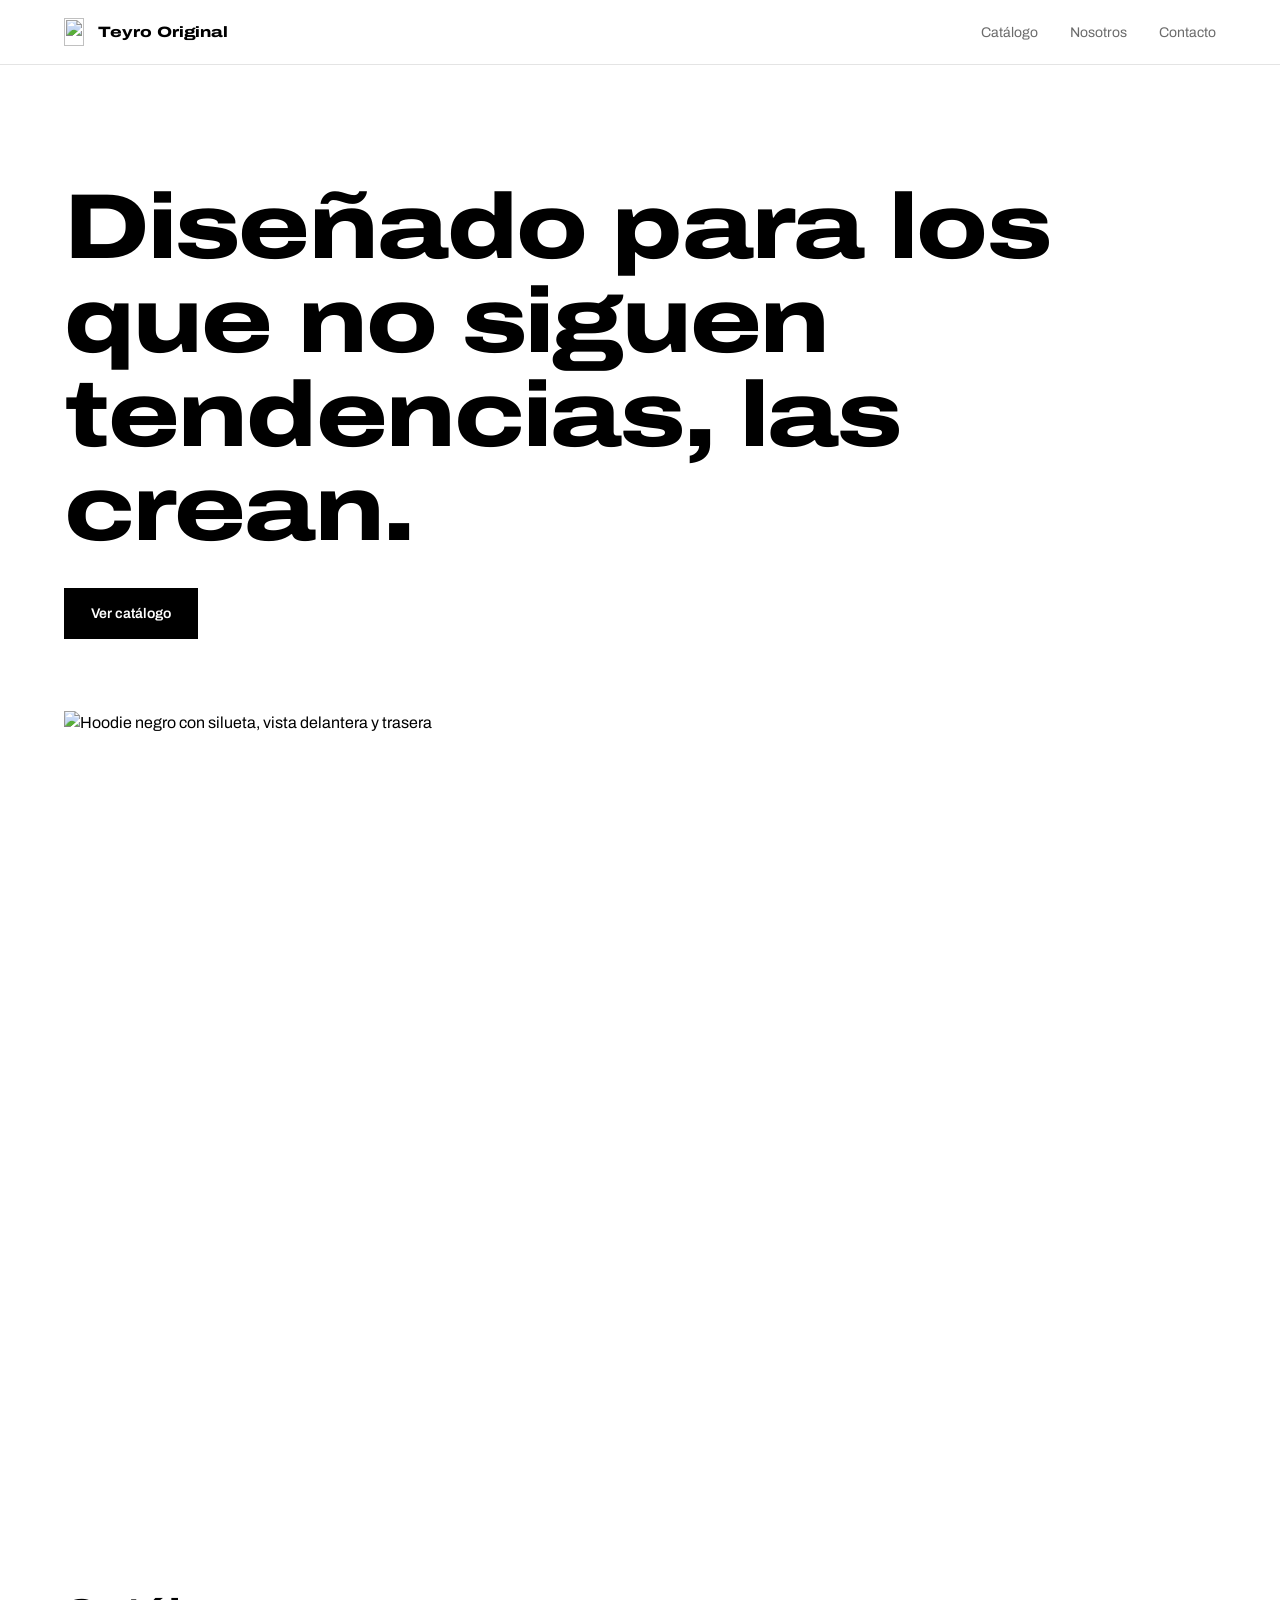
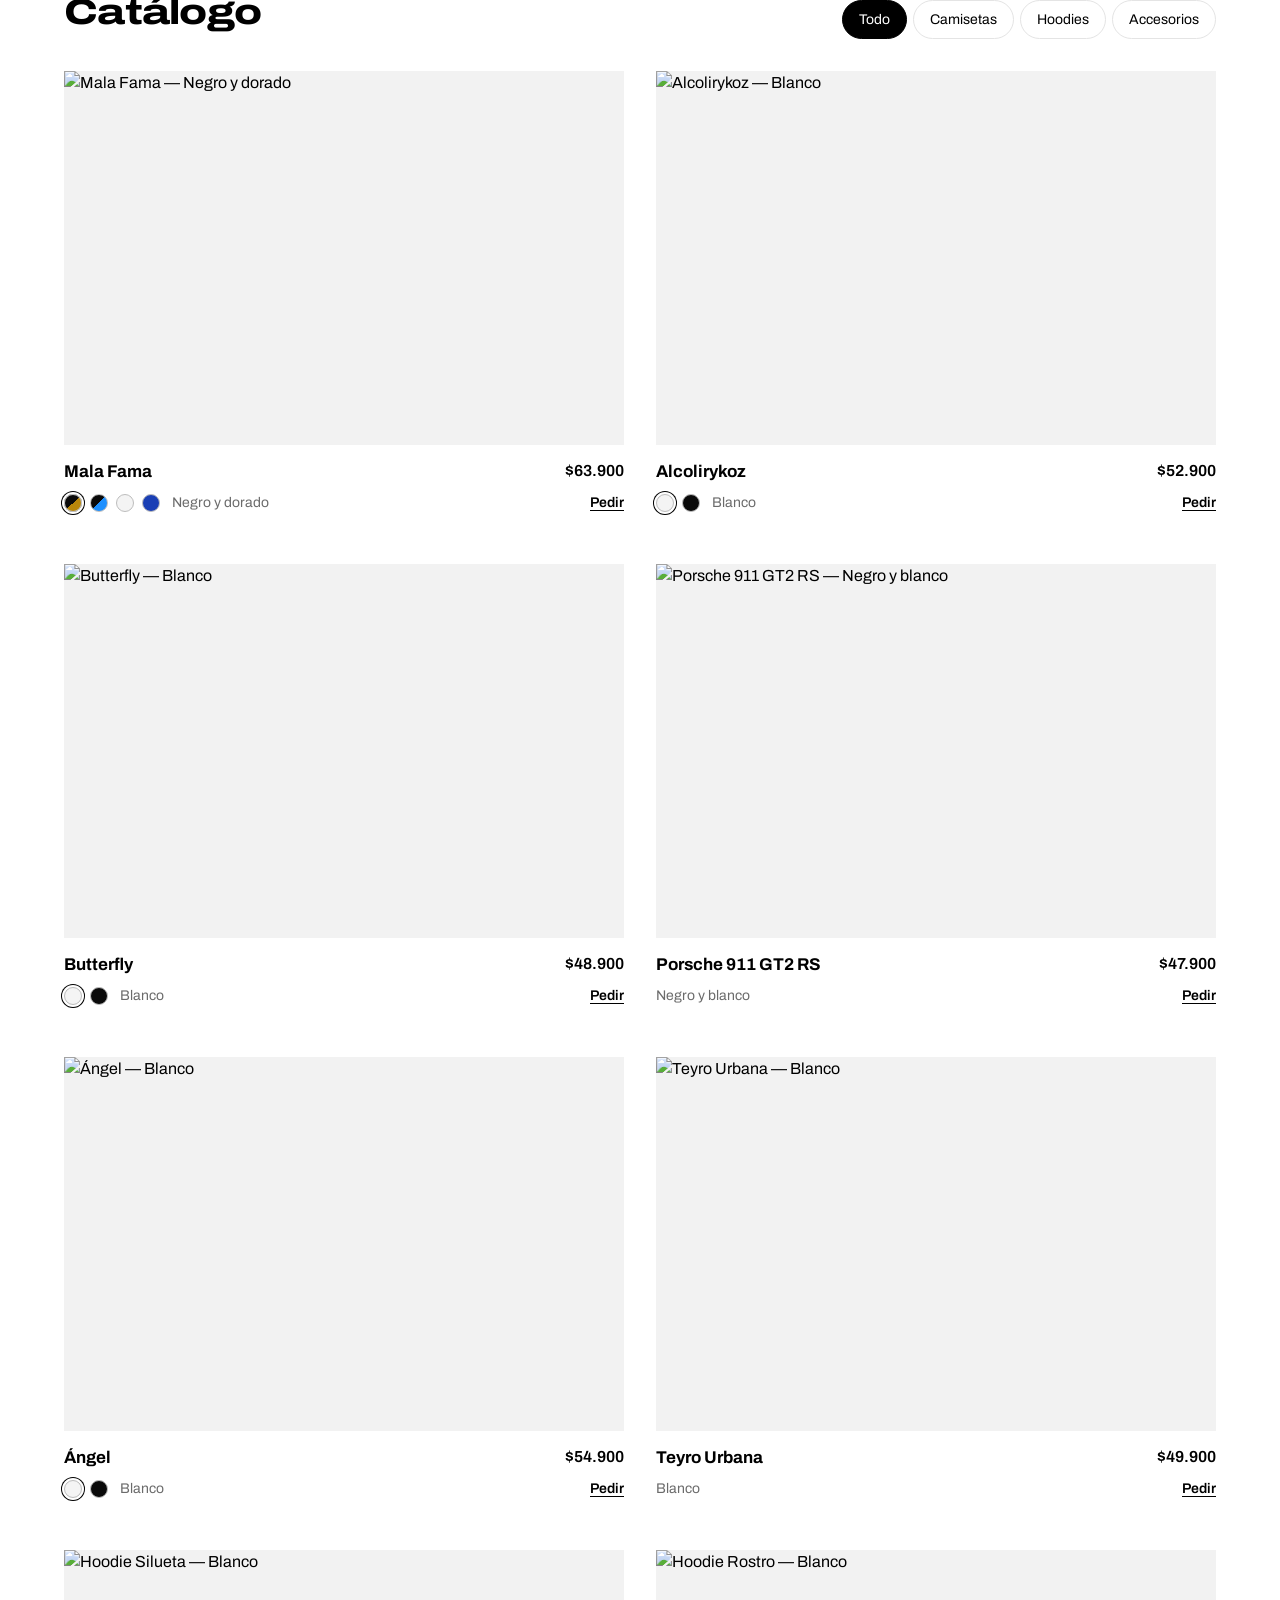
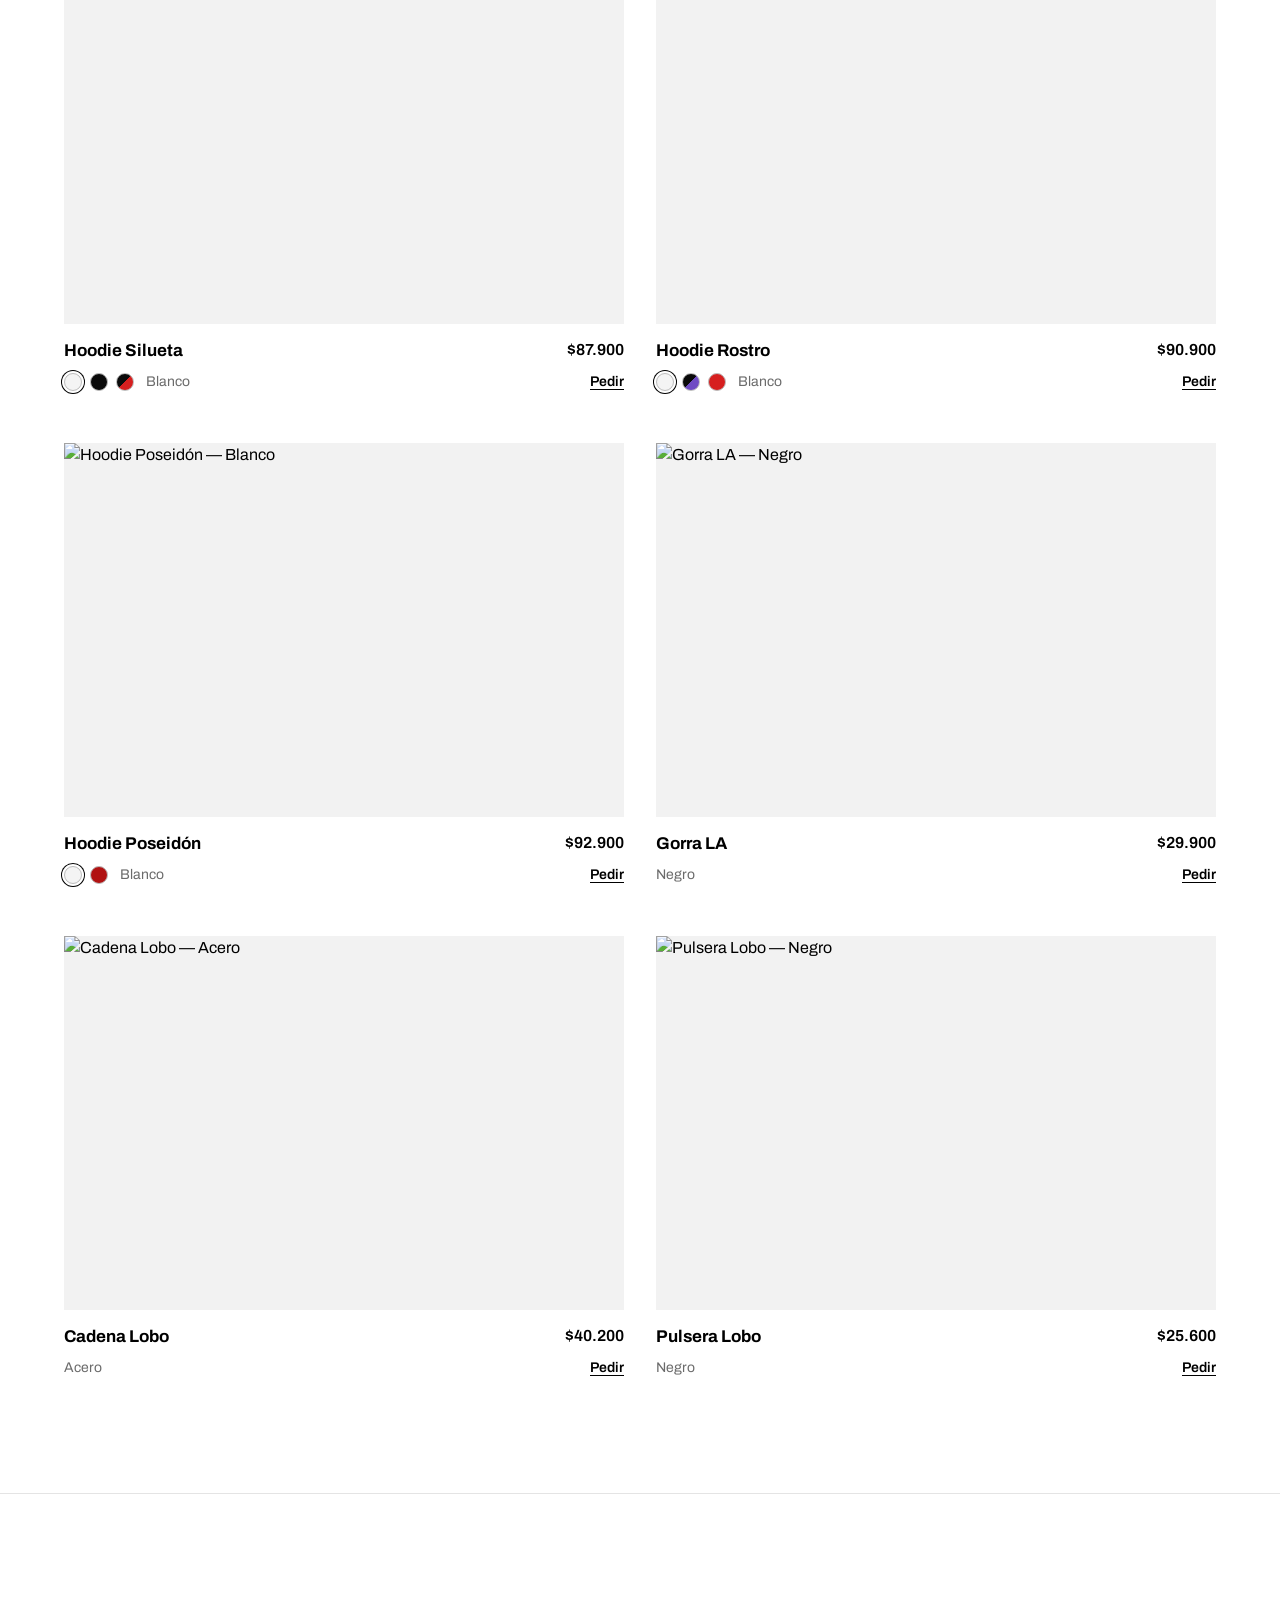
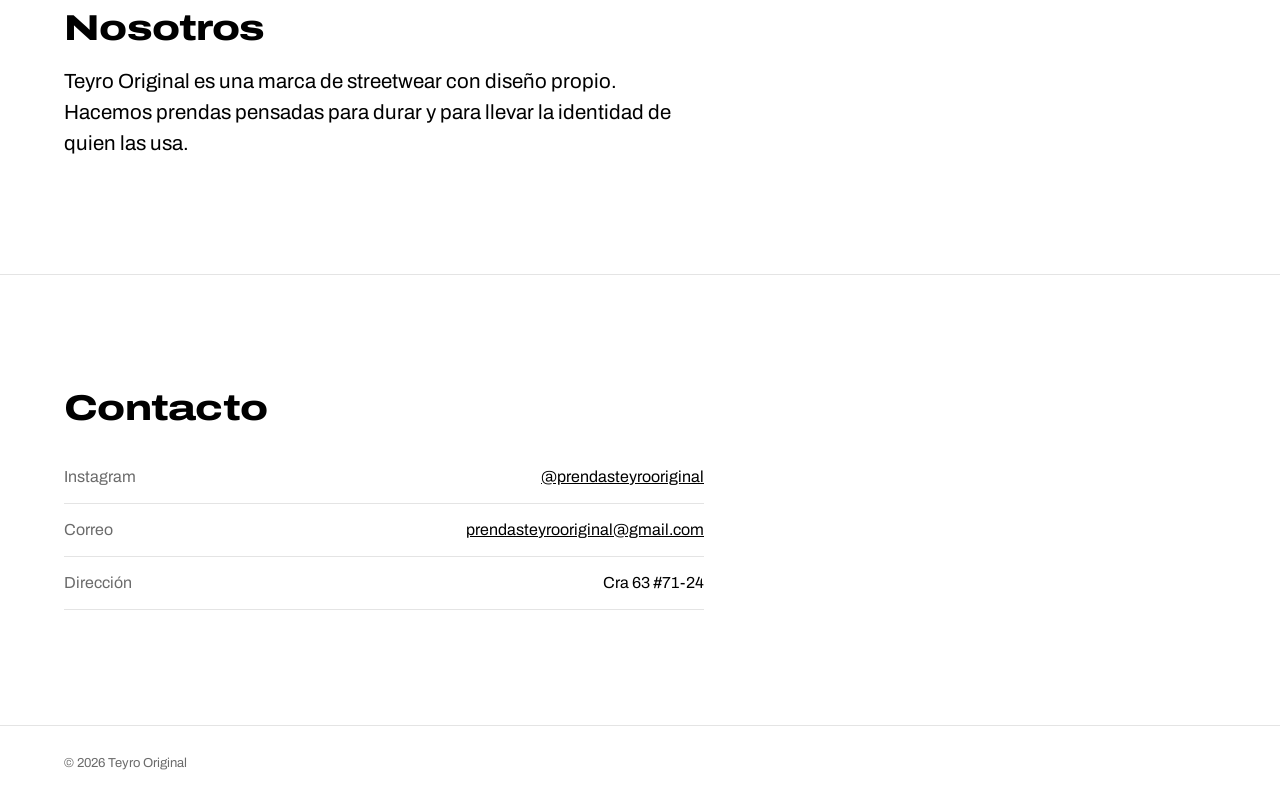
==== commit 7f6f6d45: "Add files via upload" ====
--- a/index.html
+++ b/index.html
@@ -2,608 +2,61 @@
 <html lang="es">
 <head>
 <meta charset="UTF-8">
-<meta name="viewport" content="width=device-width, initial-scale=1.0">
-<title>Teyro Original — Ropa urbana</title>
-<meta name="description" content="Teyro Original: ropa urbana hecha para la calle. Hoodies, camisetas y accesorios. Drops limitados, envíos a toda Colombia.">
-<link rel="icon" href="assets/logo-lobo.png">
+<meta name="viewport" content="width=device-width, initial-scale=1">
+<title>Teyro Original — Streetwear</title>
+<meta name="description" content="Teyro Original: camisetas, hoodies y accesorios de streetwear hechos en Colombia.">
+<link rel="icon" type="image/png" href="favicon.png">
 <link rel="preconnect" href="https://fonts.googleapis.com">
 <link rel="preconnect" href="https://fonts.gstatic.com" crossorigin>
-<link href="https://fonts.googleapis.com/css2?family=Archivo+Black&family=Work+Sans:wght@400;500;600&family=JetBrains+Mono:wght@400;600&display=swap" rel="stylesheet">
+<link href="https://fonts.googleapis.com/css2?family=Archivo:wdth,wght@62..125,400..900&display=swap" rel="stylesheet">
 <link rel="stylesheet" href="style.css">
 </head>
 <body>
+<header class="top">
+  <a class="brand" href="#inicio"><img src="assets/logo-lobo.png" alt="" width="24" height="28">Teyro Original</a>
+  <nav aria-label="Principal">
+    <a href="#catalogo">Catálogo</a>
+    <a href="#nosotros">Nosotros</a>
+    <a href="#contacto">Contacto</a>
+  </nav>
+</header>
 
-  <a href="#inicio" class="skip-link">Saltar al contenido</a>
+<main id="inicio">
+  <section class="hero">
+    <h1>Diseñado para los que no siguen tendencias, las crean.</h1>
+    <a class="btn" href="#catalogo">Ver catálogo</a>
+    <img class="hero-img" src="assets/hoodie-silueta-negro.jpg" width="1200" height="800" alt="Hoodie negro con silueta, vista delantera y trasera">
+  </section>
 
-  <!-- ============================================
-       CINTA DE ANUNCIOS (motivo firma: cinta de peligro)
-       Marquee continuo, referencia visual a la cinta de
-       advertencia de obra/calle — encaja con la identidad
-       "hecha en la calle" de la marca.
-       ============================================ -->
-  <div class="hazard-bar" aria-label="Anuncios">
-    <div class="hazard-track">
-      <span>ENVÍO GRATIS DESDE $150.000</span>
-      <span>DROP 04 — YA DISPONIBLE</span>
-      <span>PAGO CONTRA ENTREGA EN TODA COLOMBIA</span>
-      <span>-30% EN HOODIES TEMPORADA PASADA</span>
-      <span>ENVÍO GRATIS DESDE $150.000</span>
-      <span>DROP 04 — YA DISPONIBLE</span>
-      <span>PAGO CONTRA ENTREGA EN TODA COLOMBIA</span>
-      <span>-30% EN HOODIES TEMPORADA PASADA</span>
-    </div>
-  </div>
-
-  <!-- Barra de progreso de lectura -->
-  <div class="scroll-progress" id="scrollProgress"></div>
-
-  <!-- ============================================
-       NAV
-       ============================================ -->
-  <header>
-    <nav>
-      <a href="#inicio" class="logo">
-        <img src="assets/logo-lobo.png" alt="Teyro Original">
-        TEYRO <span>ORIGINAL</span>
-      </a>
-
-      <ul class="nav-links" id="navLinks">
-        <li><a href="#inicio" data-nav="inicio">Inicio</a></li>
-        <li class="dropdown" id="catDropdown">
-          <button class="dropdown-toggle" id="catDropdownToggle" aria-expanded="false">
-            Categorías <span class="caret">▾</span>
-          </button>
-          <ul class="dropdown-menu">
-            <li><a href="#catalogo" data-cat="hoodies">Hoodies</a></li>
-            <li><a href="#catalogo" data-cat="camisetas">Camisetas</a></li>
-            <li><a href="#catalogo" data-cat="accesorios">Accesorios</a></li>
-          </ul>
-        </li>
-        <li><a href="#ofertas" data-nav="ofertas">Ofertas</a></li>
-        <li><a href="#catalogo" data-nav="catalogo">Catálogo</a></li>
-        <li><a href="#galeria" data-nav="galeria">Galería</a></li>
-        <li><a href="#nosotros" data-nav="nosotros">Nosotros</a></li>
-        <li><a href="#faq" data-nav="faq">Preguntas</a></li>
-        <li><a href="#contacto" data-nav="contacto">Contacto</a></li>
-      </ul>
-
-      <div class="nav-actions">
-        <button class="icon-btn" id="favToggle" aria-label="Ver favoritos">
-          <svg viewBox="0 0 24 24" fill="none" stroke="currentColor" stroke-width="2" stroke-linecap="round" stroke-linejoin="round">
-            <path d="M20.8 4.6a5.5 5.5 0 0 0-7.8 0L12 5.6l-1-1a5.5 5.5 0 0 0-7.8 7.8l1 1L12 21l7.8-7.6 1-1a5.5 5.5 0 0 0 0-7.8z"></path>
-          </svg>
-          <span class="badge" id="favBadge" hidden>0</span>
-        </button>
-        <button class="search-toggle" id="searchToggle" aria-label="Buscar">
-          <svg viewBox="0 0 24 24" fill="none" stroke="currentColor" stroke-width="2" stroke-linecap="round">
-            <circle cx="11" cy="11" r="7"></circle>
-            <line x1="21" y1="21" x2="16.65" y2="16.65"></line>
-          </svg>
-        </button>
-        <button class="burger" id="burgerBtn" aria-label="Abrir menú" aria-expanded="false">
-          <span></span><span></span><span></span>
-        </button>
-      </div>
-
-      <div class="search-bar" id="searchBar">
-        <div class="search-bar-inner">
-          <svg viewBox="0 0 24 24" fill="none" stroke="currentColor" stroke-width="2" stroke-linecap="round">
-            <circle cx="11" cy="11" r="7"></circle>
-            <line x1="21" y1="21" x2="16.65" y2="16.65"></line>
-          </svg>
-          <input type="text" id="searchInput" placeholder="Buscar productos... (ej: hoodie, camiseta, gorra)">
-          <span class="search-count" id="searchCount"></span>
-        </div>
-      </div>
-    </nav>
-  </header>
-
-  <!-- Menú móvil a pantalla completa -->
-  <div class="mobile-menu" id="mobileMenu">
-    <ul>
-      <li><a href="#inicio">Inicio</a></li>
-      <li><a href="#ofertas">Ofertas</a></li>
-      <li><a href="#catalogo">Catálogo</a></li>
-      <li><a href="#galeria">Galería</a></li>
-      <li><a href="#nosotros">Nosotros</a></li>
-      <li><a href="#faq">Preguntas</a></li>
-      <li><a href="#contacto">Contacto</a></li>
-    </ul>
-    <div class="mobile-menu-cats">
-      <span class="eyebrow">Ir directo a</span>
-      <div class="mobile-cat-pills">
-        <a href="#catalogo" data-cat="hoodies">Hoodies</a>
-        <a href="#catalogo" data-cat="camisetas">Camisetas</a>
-        <a href="#catalogo" data-cat="accesorios">Accesorios</a>
+  <section id="catalogo" class="catalogo">
+    <div class="head">
+      <h2>Catálogo</h2>
+      <div class="filtros" role="group" aria-label="Filtrar por categoría">
+        <button class="on" data-f="todos">Todo</button>
+        <button data-f="camisetas">Camisetas</button>
+        <button data-f="hoodies">Hoodies</button>
+        <button data-f="accesorios">Accesorios</button>
       </div>
     </div>
-  </div>
-
-  <!-- Navegación lateral por puntos (desktop) -->
-  <nav class="dot-nav" id="dotNav" aria-label="Navegación rápida por secciones">
-    <a href="#inicio" data-target="inicio"><span class="dot"></span><em>Inicio</em></a>
-    <a href="#ofertas" data-target="ofertas"><span class="dot"></span><em>Ofertas</em></a>
-    <a href="#catalogo" data-target="catalogo"><span class="dot"></span><em>Catálogo</em></a>
-    <a href="#galeria" data-target="galeria"><span class="dot"></span><em>Galería</em></a>
-    <a href="#nosotros" data-target="nosotros"><span class="dot"></span><em>Nosotros</em></a>
-    <a href="#faq" data-target="faq"><span class="dot"></span><em>Preguntas</em></a>
-    <a href="#contacto" data-target="contacto"><span class="dot"></span><em>Contacto</em></a>
-  </nav>
-
-  <!-- ============================================
-       HERO
-       ============================================ -->
-  <section class="hero" id="inicio">
-    <div class="wrap hero-content">
-      <div class="eyebrow">Drop 04 — Nueva colección</div>
-      <h1>Viste tu<br>propio estilo.</h1>
-      <p>Ropa urbana pensada para la calle: cortes rectos, materiales resistentes y una identidad que no se calla.</p>
-      <div class="hero-cta">
-        <a href="#catalogo" class="btn filled">Ver catálogo</a>
-        <a href="#nosotros" class="btn">Conocer la marca</a>
-      </div>
-
-      <div class="countdown" id="countdown" aria-label="Tiempo para el próximo drop">
-        <span class="countdown-label">Próximo drop en</span>
-        <div class="countdown-digits">
-          <div><span id="cdDays">00</span><small>días</small></div>
-          <div><span id="cdHours">00</span><small>hrs</small></div>
-          <div><span id="cdMin">00</span><small>min</small></div>
-          <div><span id="cdSec">00</span><small>seg</small></div>
-        </div>
-      </div>
-    </div>
-    <div class="hero-mark">TEYRO ORIGINAL — EST. CALLE</div>
-    <a href="#ofertas" class="scroll-cue" aria-label="Bajar a la siguiente sección">
-      <span></span>
-    </a>
+    <div class="grid" id="grid"></div>
   </section>
 
-  <!-- ============================================
-       OFERTAS
-       ============================================ -->
-  <section id="ofertas">
-    <div class="wrap">
-      <div class="section-head reveal">
-        <div>
-          <div class="eyebrow">Por tiempo limitado</div>
-          <h2>Ofertas</h2>
-        </div>
-        <p>Descuentos activos de la temporada. Se aplican automáticamente en caja.</p>
-      </div>
-      <div class="ofertas-grid reveal">
-        <div class="oferta-card">
-          <span class="tag"><img src="assets/logo-lobo-negro.png" alt="">OF-1</span>
-          <div class="pct">30%</div>
-          <h3>Hoodies temporada pasada</h3>
-          <p>Aplica sobre modelos seleccionados de la colección anterior.</p>
-          <span class="code">CODIGO: TEYRO30</span>
-        </div>
-        <div class="oferta-card">
-          <span class="tag"><img src="assets/logo-lobo-negro.png" alt="">OF-2</span>
-          <div class="pct">2x1</div>
-          <h3>Camisetas básicas</h3>
-          <p>Lleva dos camisetas de la línea básica y paga solo una.</p>
-          <span class="code">CODIGO: TEYRO2X1</span>
-        </div>
-        <div class="oferta-card">
-          <span class="tag"><img src="assets/logo-lobo-negro.png" alt="">OF-3</span>
-          <div class="pct">15%</div>
-          <h3>Primera compra</h3>
-          <p>Descuento para clientes nuevos en cualquier categoría.</p>
-          <span class="code">CODIGO: BIENVENIDA</span>
-        </div>
-      </div>
-    </div>
+  <section id="nosotros" class="nosotros">
+    <h2>Nosotros</h2>
+    <p>Teyro Original es una marca de streetwear con diseño propio. Hacemos prendas pensadas para durar y para llevar la identidad de quien las usa.</p>
   </section>
 
-  <!-- ============================================
-       CATÁLOGO
-       ============================================ -->
-  <section class="catalogo" id="catalogo">
-    <div class="wrap">
-      <div class="section-head reveal">
-        <div>
-          <div class="eyebrow">Productos</div>
-          <h2>Catálogo</h2>
-        </div>
-        <p>Nuestra colección actual, lista para pedir.</p>
-      </div>
+  <section id="contacto" class="contacto">
+    <h2>Contacto</h2>
+    <dl>
+      <div><dt>Instagram</dt><dd><a href="https://instagram.com/prendasteyrooriginal" rel="noopener">@prendasteyrooriginal</a></dd></div>
+      <div><dt>Correo</dt><dd><a href="mailto:prendasteyrooriginal@gmail.com">prendasteyrooriginal@gmail.com</a></dd></div>
+      <div><dt>Dirección</dt><dd>Cra 63 #71-24</dd></div>
+    </dl>
+  </section>
+</main>
 
-      <div class="catalogo-controls reveal">
-        <div class="filtros">
-          <button class="filtro-btn active" data-filter="todos">Todos</button>
-          <button class="filtro-btn" data-filter="hoodies">Hoodies</button>
-          <button class="filtro-btn" data-filter="camisetas">Camisetas</button>
-          <button class="filtro-btn" data-filter="accesorios">Accesorios</button>
-          <button class="filtro-btn filtro-fav" data-filter="favoritos">♥ Favoritos</button>
-        </div>
-        <label class="sort-select">
-          <span>Ordenar por</span>
-          <select id="sortSelect">
-            <option value="default">Relevancia</option>
-            <option value="price-asc">Precio: menor a mayor</option>
-            <option value="price-desc">Precio: mayor a menor</option>
-            <option value="name-asc">Nombre: A-Z</option>
-          </select>
-        </label>
-      </div>
-
-      <p class="empty-state" id="emptyState" hidden>No hay productos que coincidan. Prueba con otro filtro o guarda algunos favoritos con el ícono de corazón.</p>
-
-      <div class="prod-grid reveal" id="prodGrid">
-        <!-- Producto 1 — foto real -->
-        <div class="prod-card" data-cat="camisetas" data-price="63900" data-name="Camiseta Mala Fama">
-          <div class="prod-img">
-            <img src="assets/prod-mala-fama.png" alt="Camiseta negra Mala Fama">
-            <span class="tag"><img src="assets/logo-lobo-negro.png" alt="">01</span>
-            <button class="fav-btn" data-id="p1" aria-label="Guardar Camiseta Mala Fama en favoritos" aria-pressed="false">
-              <svg viewBox="0 0 24 24"><path d="M12 21s-7.5-4.6-10.2-9.1C.2 8.7 1.4 5 5 4.1c2.1-.5 4.1.4 5.2 2.1L12 8.5l1.8-2.3c1.1-1.7 3.1-2.6 5.2-2.1 3.6.9 4.8 4.6 3.2 7.8C19.5 16.4 12 21 12 21z"/></svg>
-            </button>
-          </div>
-          <div class="prod-info">
-            <div>
-              <h3>Camiseta Mala Fama</h3>
-              <span class="cat-label">Camisetas</span>
-            </div>
-            <div class="prod-price">$63.900</div>
-          </div>
-        </div>
-        <!-- Producto 2 — foto real -->
-        <div class="prod-card" data-cat="camisetas" data-price="48900" data-name="Camiseta Butterfly">
-          <div class="prod-img">
-            <img src="assets/prod-butterfly.png" alt="Camiseta blanca Butterfly">
-            <span class="tag"><img src="assets/logo-lobo-negro.png" alt="">02</span>
-            <button class="fav-btn" data-id="p2" aria-label="Guardar Camiseta Butterfly en favoritos" aria-pressed="false">
-              <svg viewBox="0 0 24 24"><path d="M12 21s-7.5-4.6-10.2-9.1C.2 8.7 1.4 5 5 4.1c2.1-.5 4.1.4 5.2 2.1L12 8.5l1.8-2.3c1.1-1.7 3.1-2.6 5.2-2.1 3.6.9 4.8 4.6 3.2 7.8C19.5 16.4 12 21 12 21z"/></svg>
-            </button>
-          </div>
-          <div class="prod-info">
-            <div>
-              <h3>Camiseta Butterfly</h3>
-              <span class="cat-label">Camisetas</span>
-            </div>
-            <div class="prod-price">$48.900</div>
-          </div>
-        </div>
-        <!-- Producto 3 — foto real -->
-        <div class="prod-card" data-cat="camisetas" data-price="47900" data-name="Porsche 911 GT3RS Negra">
-          <div class="prod-img">
-            <img src="assets/prod-porsche-negra.png" alt="Camiseta Porsche 911 GT3RS Negra">
-            <span class="tag"><img src="assets/logo-lobo-negro.png" alt="">03</span>
-            <button class="fav-btn" data-id="p3" aria-label="Guardar Porsche 911 GT3RS Negra en favoritos" aria-pressed="false">
-              <svg viewBox="0 0 24 24"><path d="M12 21s-7.5-4.6-10.2-9.1C.2 8.7 1.4 5 5 4.1c2.1-.5 4.1.4 5.2 2.1L12 8.5l1.8-2.3c1.1-1.7 3.1-2.6 5.2-2.1 3.6.9 4.8 4.6 3.2 7.8C19.5 16.4 12 21 12 21z"/></svg>
-            </button>
-          </div>
-          <div class="prod-info">
-            <div>
-              <h3>Porsche 911 GT3RS Negra</h3>
-              <span class="cat-label">Camisetas</span>
-            </div>
-            <div class="prod-price">$47.900</div>
-          </div>
-        </div>
-        <!-- Producto 4 — foto real -->
-        <div class="prod-card" data-cat="camisetas" data-price="47900" data-name="Porsche 911 GT3RS Blanca">
-          <div class="prod-img">
-            <img src="assets/prod-porsche-blanca.png" alt="Camiseta Porsche 911 GT3RS Blanca">
-            <span class="tag"><img src="assets/logo-lobo-negro.png" alt="">04</span>
-            <button class="fav-btn" data-id="p4" aria-label="Guardar Porsche 911 GT3RS Blanca en favoritos" aria-pressed="false">
-              <svg viewBox="0 0 24 24"><path d="M12 21s-7.5-4.6-10.2-9.1C.2 8.7 1.4 5 5 4.1c2.1-.5 4.1.4 5.2 2.1L12 8.5l1.8-2.3c1.1-1.7 3.1-2.6 5.2-2.1 3.6.9 4.8 4.6 3.2 7.8C19.5 16.4 12 21 12 21z"/></svg>
-            </button>
-          </div>
-          <div class="prod-info">
-            <div>
-              <h3>Porsche 911 GT3RS Blanca</h3>
-              <span class="cat-label">Camisetas</span>
-            </div>
-            <div class="prod-price">$47.900</div>
-          </div>
-        </div>
-        <!-- Producto 5 — foto real -->
-        <div class="prod-card" data-cat="hoodies" data-price="87900" data-name="Hoodie Blanco V1">
-          <div class="prod-img">
-            <img src="assets/prod-hoodie-blanco-v1.png" alt="Hoodie blanco V1">
-            <span class="tag"><img src="assets/logo-lobo-negro.png" alt="">05</span>
-            <button class="fav-btn" data-id="p5" aria-label="Guardar Hoodie Blanco V1 en favoritos" aria-pressed="false">
-              <svg viewBox="0 0 24 24"><path d="M12 21s-7.5-4.6-10.2-9.1C.2 8.7 1.4 5 5 4.1c2.1-.5 4.1.4 5.2 2.1L12 8.5l1.8-2.3c1.1-1.7 3.1-2.6 5.2-2.1 3.6.9 4.8 4.6 3.2 7.8C19.5 16.4 12 21 12 21z"/></svg>
-            </button>
-          </div>
-          <div class="prod-info">
-            <div>
-              <h3>Hoodie Blanco V1</h3>
-              <span class="cat-label">Hoodies</span>
-            </div>
-            <div class="prod-price">$87.900</div>
-          </div>
-        </div>
-        <!-- Producto 6 — foto real -->
-        <div class="prod-card" data-cat="hoodies" data-price="90900" data-name="Hoodie Negro V2">
-          <div class="prod-img">
-            <img src="assets/prod-hoodie-negro-v2.png" alt="Hoodie negro V2">
-            <span class="tag"><img src="assets/logo-lobo-negro.png" alt="">06</span>
-            <button class="fav-btn" data-id="p6" aria-label="Guardar Hoodie Negro V2 en favoritos" aria-pressed="false">
-              <svg viewBox="0 0 24 24"><path d="M12 21s-7.5-4.6-10.2-9.1C.2 8.7 1.4 5 5 4.1c2.1-.5 4.1.4 5.2 2.1L12 8.5l1.8-2.3c1.1-1.7 3.1-2.6 5.2-2.1 3.6.9 4.8 4.6 3.2 7.8C19.5 16.4 12 21 12 21z"/></svg>
-            </button>
-          </div>
-          <div class="prod-info">
-            <div>
-              <h3>Hoodie Negro V2</h3>
-              <span class="cat-label">Hoodies</span>
-            </div>
-            <div class="prod-price">$90.900</div>
-          </div>
-        </div>
-        <!-- Producto 7 — foto real -->
-        <div class="prod-card" data-cat="accesorios" data-price="40200" data-name="Cadena Lobo">
-          <div class="prod-img">
-            <img src="assets/prod-cadena-lobo.png" alt="Cadena Lobo Teyro Original">
-            <span class="tag"><img src="assets/logo-lobo-negro.png" alt="">07</span>
-            <button class="fav-btn" data-id="p7" aria-label="Guardar Cadena Lobo en favoritos" aria-pressed="false">
-              <svg viewBox="0 0 24 24"><path d="M12 21s-7.5-4.6-10.2-9.1C.2 8.7 1.4 5 5 4.1c2.1-.5 4.1.4 5.2 2.1L12 8.5l1.8-2.3c1.1-1.7 3.1-2.6 5.2-2.1 3.6.9 4.8 4.6 3.2 7.8C19.5 16.4 12 21 12 21z"/></svg>
-            </button>
-          </div>
-          <div class="prod-info">
-            <div>
-              <h3>Cadena Lobo</h3>
-              <span class="cat-label">Accesorios</span>
-            </div>
-            <div class="prod-price">$40.200</div>
-          </div>
-        </div>
-        <!-- Producto 8 — foto real -->
-        <div class="prod-card" data-cat="accesorios" data-price="25600" data-name="Pulsera Lobo">
-          <div class="prod-img">
-            <img src="assets/prod-pulsera-lobo.png" alt="Pulsera Lobo Teyro Original">
-            <span class="tag"><img src="assets/logo-lobo-negro.png" alt="">08</span>
-            <button class="fav-btn" data-id="p8" aria-label="Guardar Pulsera Lobo en favoritos" aria-pressed="false">
-              <svg viewBox="0 0 24 24"><path d="M12 21s-7.5-4.6-10.2-9.1C.2 8.7 1.4 5 5 4.1c2.1-.5 4.1.4 5.2 2.1L12 8.5l1.8-2.3c1.1-1.7 3.1-2.6 5.2-2.1 3.6.9 4.8 4.6 3.2 7.8C19.5 16.4 12 21 12 21z"/></svg>
-            </button>
-          </div>
-          <div class="prod-info">
-            <div>
-              <h3>Pulsera Lobo</h3>
-              <span class="cat-label">Accesorios</span>
-            </div>
-            <div class="prod-price">$25.600</div>
-          </div>
-        </div>
-      </div>
-    </div>
-  </section>
-
-  <!-- ============================================
-       GALERÍA / LOOKBOOK
-       ============================================ -->
-  <section id="galeria">
-    <div class="wrap">
-      <div class="section-head reveal">
-        <div>
-          <div class="eyebrow">Lookbook</div>
-          <h2>Galería</h2>
-        </div>
-        <p>Desliza para ver el drop en la calle. Reemplaza cada recuadro por tu foto real.</p>
-      </div>
-    </div>
-    <div class="galeria-strip reveal">
-      <div class="galeria-track">
-        <div class="galeria-item"><span>LOOK 01</span></div>
-        <div class="galeria-item"><span>LOOK 02</span></div>
-        <div class="galeria-item"><span>LOOK 03</span></div>
-        <div class="galeria-item"><span>LOOK 04</span></div>
-        <div class="galeria-item"><span>LOOK 05</span></div>
-        <div class="galeria-item"><span>LOOK 06</span></div>
-      </div>
-    </div>
-  </section>
-
-  <!-- ============================================
-       NOSOTROS
-       ============================================ -->
-  <section id="nosotros">
-    <div class="wrap nosotros reveal">
-      <div class="nosotros-img">
-        <!-- Reemplaza por <img src="equipo.jpg" alt="Equipo Teyro Original"> -->
-        <span>FOTO DE MARCA</span>
-      </div>
-      <div class="nosotros-text">
-        <div class="eyebrow">Nuestra historia</div>
-        <h2>Nacimos en la calle, no en una oficina.</h2>
-        <p>Teyro Original empezó como un grupo de amigos que no encontraba ropa que representara de verdad lo que vivían todos los días. Así que empezamos a hacerla nosotros mismos.</p>
-        <p>Cada prenda está pensada para durar, moverse contigo y llevar la identidad de quien la usa. No seguimos tendencias que no tienen sentido para nuestra gente: las creamos.</p>
-        <div class="nosotros-stats">
-          <div>
-            <span class="stat-num">04</span>
-            <span class="stat-label">Drops lanzados</span>
-          </div>
-          <div>
-            <span class="stat-num">+2K</span>
-            <span class="stat-label">Miembros de Teyro</span>
-          </div>
-          <div>
-            <span class="stat-num">100%</span>
-            <span class="stat-label">Diseño propio</span>
-          </div>
-        </div>
-      </div>
-    </div>
-  </section>
-
-  <!-- ============================================
-       TESTIMONIOS
-       ============================================ -->
-  <section class="testimonios" id="testimonios">
-    <div class="wrap">
-      <div class="section-head reveal">
-        <div>
-          <div class="eyebrow">Lo que dicen</div>
-          <h2>Testimonios</h2>
-        </div>
-        <p>Reseñas de ejemplo — reemplázalas por las de tus clientes reales.</p>
-      </div>
-      <div class="testi-grid reveal">
-        <div class="testi-card">
-          <div class="stars">★★★★★</div>
-          <p>"La calidad de la tela sorprende. Le hice el 2x1 en camisetas y las dos se ven premium."</p>
-          <div class="testi-author"><span class="avatar">JD</span> Juan D. — Bogotá</div>
-        </div>
-        <div class="testi-card">
-          <div class="stars">★★★★★</div>
-          <p>"El hoodie llegó en dos días y el corte es exactamente como se ve en la foto."</p>
-          <div class="testi-author"><span class="avatar">MC</span> Mariana C. — Medellín</div>
-        </div>
-        <div class="testi-card">
-          <div class="stars">★★★★☆</div>
-          <p>"Buena atención por Instagram, me ayudaron a elegir talla antes de comprar."</p>
-          <div class="testi-author"><span class="avatar">SL</span> Santiago L. — Cali</div>
-        </div>
-      </div>
-    </div>
-  </section>
-
-  <!-- ============================================
-       FAQ
-       ============================================ -->
-  <section id="faq">
-    <div class="wrap">
-      <div class="section-head reveal">
-        <div>
-          <div class="eyebrow">Antes de comprar</div>
-          <h2>Preguntas frecuentes</h2>
-        </div>
-        <p>¿No encuentras tu respuesta? Escríbenos en la sección de contacto.</p>
-      </div>
-      <div class="faq-list reveal">
-        <div class="faq-item">
-          <button class="faq-question" aria-expanded="false">
-            <span>¿Cuánto tarda el envío?</span>
-            <span class="faq-icon">+</span>
-          </button>
-          <div class="faq-answer">
-            <p>Entre 2 y 5 días hábiles según tu ciudad. En Bogotá, Medellín y Cali suele llegar en 1-2 días.</p>
-          </div>
-        </div>
-        <div class="faq-item">
-          <button class="faq-question" aria-expanded="false">
-            <span>¿Puedo pagar contra entrega?</span>
-            <span class="faq-icon">+</span>
-          </button>
-          <div class="faq-answer">
-            <p>Sí, disponible en la mayoría de ciudades de Colombia. También aceptamos tarjeta y transferencia.</p>
-          </div>
-        </div>
-        <div class="faq-item">
-          <button class="faq-question" aria-expanded="false">
-            <span>¿Cómo sé mi talla?</span>
-            <span class="faq-icon">+</span>
-          </button>
-          <div class="faq-answer">
-            <p>Cada producto incluye una guía de tallas en la descripción. Si tienes dudas, escríbenos antes de comprar.</p>
-          </div>
-        </div>
-        <div class="faq-item">
-          <button class="faq-question" aria-expanded="false">
-            <span>¿Aceptan cambios o devoluciones?</span>
-            <span class="faq-icon">+</span>
-          </button>
-          <div class="faq-answer">
-            <p>Sí, tienes 5 días desde que recibes el pedido para solicitar cambio de talla, siempre que la prenda esté sin uso.</p>
-          </div>
-        </div>
-      </div>
-    </div>
-  </section>
-
-  <!-- ============================================
-       NEWSLETTER
-       ============================================ -->
-  <section class="newsletter">
-    <div class="wrap newsletter-inner reveal">
-      <div>
-        <div class="eyebrow">Únete a la tribu</div>
-        <h2>Entérate primero de cada drop.</h2>
-        <p>Sin spam. Solo aviso cuando hay producto nuevo o descuento real.</p>
-      </div>
-      <form id="newsletterForm" class="newsletter-form">
-        <input type="email" id="newsletterEmail" placeholder="tu@correo.com" required aria-label="Correo electrónico">
-        <button type="submit" class="btn filled">Suscribirme</button>
-      </form>
-      <p class="form-msg" id="newsletterMsg" role="status">¡Listo! Ya estás en la lista. Conecta este formulario a un servicio como Mailchimp o Brevo para producción.</p>
-    </div>
-  </section>
-
-  <!-- ============================================
-       CONTACTO
-       ============================================ -->
-  <section class="contacto" id="contacto">
-    <div class="wrap contacto-grid reveal">
-      <div class="contacto-info">
-        <div class="eyebrow">Hablemos</div>
-        <h2>Contacto</h2>
-        <p>¿Dudas sobre un producto, un pedido o querés unirte a Teyro? Escribinos y te respondemos.</p>
-        <div class="info-row"><span>Correo</span><span>prendasteyrooriginal@gmail.com</span></div>
-        <div class="info-row"><span>Instagram</span><span>@prendasteyrooriginal</span></div>
-        <div class="info-row"><span>Dirección</span><span>Cra 63 #71-24</span></div>
-      </div>
-      <form id="contactForm" novalidate>
-        <div class="field">
-          <label for="nombre">Nombre</label>
-          <input type="text" id="nombre" name="nombre" required>
-          <span class="field-error" id="err-nombre"></span>
-        </div>
-        <div class="field">
-          <label for="email">Correo</label>
-          <input type="email" id="email" name="email" required>
-          <span class="field-error" id="err-email"></span>
-        </div>
-        <div class="field">
-          <label for="asunto">Asunto</label>
-          <input type="text" id="asunto" name="asunto">
-        </div>
-        <div class="field">
-          <label for="mensaje">Mensaje</label>
-          <textarea id="mensaje" name="mensaje" required></textarea>
-          <span class="field-error" id="err-mensaje"></span>
-        </div>
-        <button type="submit" class="btn filled">Enviar mensaje</button>
-        <p class="form-msg" id="formMsg" role="status">Mensaje enviado. Este formulario aún no tiene backend: conecta un servicio como Formspree o tu propio servidor para recibir correos reales.</p>
-      </form>
-    </div>
-  </section>
-
-  <!-- ============================================
-       FOOTER
-       ============================================ -->
-  <footer>
-    <div class="wrap">
-      <div class="footer-top">
-        <a href="#inicio" class="logo">
-          <img src="assets/logo-lobo.png" alt="Teyro Original">
-          TEYRO <span>ORIGINAL</span>
-        </a>
-        <ul class="footer-links">
-          <li><a href="#catalogo">Catálogo</a></li>
-          <li><a href="#ofertas">Ofertas</a></li>
-          <li><a href="#nosotros">Nosotros</a></li>
-          <li><a href="#faq">Preguntas</a></li>
-          <li><a href="#contacto">Contacto</a></li>
-        </ul>
-        <div class="footer-social">
-          <a href="#" aria-label="Instagram">IG</a>
-          <a href="#" aria-label="TikTok">TT</a>
-          <a href="#" aria-label="WhatsApp">WA</a>
-        </div>
-      </div>
-      <div class="footer-bottom">
-        <span>© 2026 Teyro Original. Haz Corporation.</span>
-        <span>Hecho para la calle, no para la oficina.</span>
-      </div>
-    </div>
-  </footer>
-
-  <button class="back-to-top" id="backToTop" aria-label="Volver arriba">↑</button>
-  <div class="toast" id="toast" role="status" aria-live="polite"></div>
-
-  <script src="script.js" defer></script>
+<footer>© 2026 Teyro Original</footer>
+<script src="script.js" defer></script>
 </body>
 </html>
--- a/style.css
+++ b/style.css
@@ -1,1128 +1,57 @@
-/* ============================================================
-   TEYRO ORIGINAL — HOJA DE ESTILOS
-   Estructura del archivo:
-   1. Tokens de diseño
-   2. Base / reset
-   3. Utilidades y componentes compartidos (botones, tag, etiquetas)
-   4. Cinta de anuncios + barra de progreso
-   5. Nav (header, dropdown, buscador, menú móvil, dot-nav)
-   6. Hero + countdown
-   7. Ofertas
-   8. Catálogo (filtros, orden, favoritos)
-   9. Galería
-   10. Nosotros
-   11. Testimonios
-   12. FAQ
-   13. Newsletter
-   14. Contacto
-   15. Footer
-   16. Toast / back to top
-   17. Animación de scroll
-   18. Responsive
-   ============================================================ */
+:root{--bg:#fff;--ink:#000;--mute:#6b6b6b;--line:#e4e4e4;--tile:#f2f2f2;--pad:clamp(20px,5vw,64px)}
+*{margin:0;padding:0;box-sizing:border-box}
+html{scroll-behavior:smooth;scroll-padding-top:72px}
+body{background:var(--bg);color:var(--ink);font-family:'Archivo',system-ui,sans-serif;line-height:1.5;-webkit-font-smoothing:antialiased}
+a{color:inherit}
+img{display:block;max-width:100%;height:auto}
+button{font:inherit;color:inherit;background:none;border:0;cursor:pointer}
+:focus-visible{outline:2px solid var(--ink);outline-offset:3px}
 
-/* ============================================
-   1. TOKENS DE DISEÑO
-   ============================================ */
-:root{
-  --black: #0a0a0a;
-  --black-soft: #141414;
-  --gray-900: #1c1c1c;
-  --gray-800: #232323;
-  --gray-700: #2c2c2c;
-  --gray-600: #6e6e6e;
-  --gray-400: #9a9a9a;
-  --gray-300: #c9c9c9;
-  --white: #f5f5f3;
+.top{position:sticky;top:0;z-index:10;display:flex;justify-content:space-between;align-items:center;padding:18px var(--pad);background:var(--bg);border-bottom:1px solid var(--line)}
+.brand img{height:28px;width:auto}
+.brand{display:flex;align-items:center;gap:10px;font-weight:800;font-stretch:125%;text-decoration:none;font-size:15px}
+.top nav{display:flex;gap:clamp(14px,3vw,32px);font-size:14px}
+.top nav a{text-decoration:none;color:var(--mute)}
+.top nav a:hover{color:var(--ink)}
 
-  /* Acento "cinta de peligro": vincula el motivo de calle/obra
-     con la marca. Se usa con moderación: CTAs, favoritos, badges. */
-  --accent: #ff4d1c;
-  --accent-dim: #cf3f16;
-  --hazard-yellow: #f2c14e;
+section{padding:clamp(56px,9vw,120px) var(--pad)}
+h1,h2{font-stretch:125%;font-weight:800;line-height:1.02;letter-spacing:-.02em}
+h1{font-size:clamp(34px,7.2vw,104px);max-width:15ch}
+h2{font-size:clamp(24px,3vw,36px)}
 
-  --font-display: 'Archivo Black', sans-serif;
-  --font-body: 'Work Sans', sans-serif;
-  --font-mono: 'JetBrains Mono', monospace;
+.hero{padding-bottom:0}
+.hero .btn{margin-top:32px}
+.hero-img{margin-top:clamp(32px,6vw,72px);width:100%;mix-blend-mode:multiply}
+.btn{display:inline-block;padding:14px 26px;border:1px solid var(--ink);background:var(--ink);color:var(--bg);text-decoration:none;font-size:14px;font-weight:600;transition:background .2s,color .2s}
+.btn:hover{background:var(--bg);color:var(--ink)}
 
-  --max-width: 1180px;
-  --hazard-h: 34px;
-  --header-h: 78px;
-}
+.head{display:flex;flex-wrap:wrap;justify-content:space-between;align-items:baseline;gap:20px;margin-bottom:32px}
+.filtros{display:flex;flex-wrap:wrap;gap:6px}
+.filtros button{padding:8px 16px;border:1px solid var(--line);font-size:14px;border-radius:99px;transition:border-color .2s,background .2s}
+.filtros button:hover{border-color:var(--ink)}
+.filtros .on{background:var(--ink);border-color:var(--ink);color:var(--bg)}
 
-/* ============================================
-   2. BASE / RESET
-   ============================================ */
-*{ margin:0; padding:0; box-sizing:border-box; }
+.grid{display:grid;grid-template-columns:repeat(2,1fr);gap:clamp(32px,4vw,56px) clamp(16px,2.5vw,32px)}
+.card[hidden]{display:none}
+.shot{background:var(--tile);aspect-ratio:3/2;overflow:hidden}
+.shot img{width:100%;height:100%;object-fit:cover;transition:opacity .25s}
+.shot img.swap{opacity:0}
+.info{display:flex;justify-content:space-between;gap:16px;margin-top:14px}
+.info h3{font-size:17px;font-weight:700}
+.price{font-weight:600;white-space:nowrap}
+.sub{display:flex;flex-wrap:wrap;align-items:center;gap:12px;margin-top:8px;font-size:14px;color:var(--mute)}
+.dots{display:flex;gap:8px}
+.dots button{width:18px;height:18px;border-radius:50%;border:1px solid #bdbdbd;box-shadow:0 0 0 2px var(--bg)}
+.dots button[aria-pressed="true"]{box-shadow:0 0 0 2px var(--bg),0 0 0 3px var(--ink)}
+.order{margin-left:auto;color:var(--ink);font-weight:600;text-underline-offset:3px}
 
-html{ scroll-behavior:smooth; scroll-padding-top: calc(var(--hazard-h) + var(--header-h) + 12px); }
+.nosotros p{max-width:52ch;margin-top:20px;font-size:clamp(17px,1.6vw,21px)}
+.nosotros,.contacto{border-top:1px solid var(--line)}
+.contacto dl{margin-top:24px;max-width:640px}
+.contacto dl div{display:flex;justify-content:space-between;gap:20px;padding:14px 0;border-bottom:1px solid var(--line)}
+.contacto dt{color:var(--mute)}
+.contacto dd{text-align:right}
+footer{padding:28px var(--pad);border-top:1px solid var(--line);font-size:13px;color:var(--mute)}
 
-body{
-  background:var(--black);
-  color:var(--white);
-  font-family:var(--font-body);
-  line-height:1.5;
-  overflow-x:hidden;
-  padding-top: calc(var(--hazard-h) + var(--header-h));
-}
-
-a{ color:inherit; text-decoration:none; }
-ul{ list-style:none; }
-img{ max-width:100%; display:block; }
-button{ font-family:inherit; }
-
-:focus-visible{
-  outline:2px solid var(--accent);
-  outline-offset:3px;
-}
-
-.skip-link{
-  position:fixed;
-  top:-100px; left:12px;
-  z-index:1000;
-  background:var(--white);
-  color:var(--black);
-  padding:10px 16px;
-  font-family:var(--font-mono);
-  font-size:12px;
-  text-transform:uppercase;
-  transition:top .2s ease;
-}
-.skip-link:focus{ top:12px; }
-
-.wrap{
-  max-width:var(--max-width);
-  margin:0 auto;
-  padding:0 32px;
-}
-
-.eyebrow{
-  font-family:var(--font-mono);
-  font-size:12px;
-  letter-spacing:.18em;
-  text-transform:uppercase;
-  color:var(--gray-600);
-  display:flex;
-  align-items:center;
-  gap:10px;
-  margin-bottom:16px;
-}
-.eyebrow::before{
-  content:"";
-  width:22px;
-  height:1px;
-  background:var(--gray-600);
-}
-
-h1,h2,h3{
-  font-family:var(--font-display);
-  text-transform:uppercase;
-  line-height:1.05;
-  letter-spacing:-0.01em;
-}
-
-/* ============================================
-   3. COMPONENTES COMPARTIDOS
-   ============================================ */
-.btn{
-  display:inline-flex;
-  align-items:center;
-  gap:10px;
-  font-family:var(--font-mono);
-  font-size:13px;
-  letter-spacing:.06em;
-  text-transform:uppercase;
-  padding:15px 28px;
-  border:1px solid var(--white);
-  background:transparent;
-  color:var(--white);
-  cursor:pointer;
-  transition:background .25s ease, color .25s ease, border-color .25s ease;
-}
-.btn:hover{ background:var(--white); color:var(--black); }
-.btn.filled{ background:var(--accent); color:var(--black); border-color:var(--accent); }
-.btn.filled:hover{ background:transparent; color:var(--accent); }
-
-/* Motivo firma: etiqueta cosida de prenda */
-.tag{
-  position:absolute;
-  top:14px;
-  right:-8px;
-  background:var(--white);
-  color:var(--black);
-  font-family:var(--font-mono);
-  font-size:10px;
-  letter-spacing:.05em;
-  padding:4px 10px 4px 12px;
-  transform:rotate(4deg);
-  box-shadow:0 4px 10px rgba(0,0,0,.35);
-  display:flex;
-  align-items:center;
-  gap:5px;
-}
-.tag img{ width:11px; height:11px; flex-shrink:0; }
-.tag::before{
-  content:"";
-  position:absolute;
-  left:2px; top:2px; bottom:2px;
-  border-left:1px dashed var(--gray-600);
-}
-
-section{ padding:120px 0; }
-.section-head{
-  display:flex;
-  justify-content:space-between;
-  align-items:flex-end;
-  margin-bottom:56px;
-  gap:24px;
-  flex-wrap:wrap;
-}
-.section-head h2{ font-size:clamp(30px,4vw,46px); }
-.section-head p{ color:var(--gray-600); max-width:360px; font-size:15px; }
-
-/* ============================================
-   4. CINTA DE ANUNCIOS + BARRA DE PROGRESO
-   ============================================ */
-.hazard-bar{
-  position:fixed;
-  top:0; left:0; right:0;
-  z-index:110;
-  height:var(--hazard-h);
-  overflow:hidden;
-  background:
-    repeating-linear-gradient(135deg, var(--accent) 0 18px, var(--black) 18px 36px);
-}
-.hazard-track{
-  display:flex;
-  align-items:center;
-  height:100%;
-  width:max-content;
-  animation:hazard-scroll 22s linear infinite;
-}
-.hazard-track span{
-  font-family:var(--font-mono);
-  font-size:11px;
-  font-weight:600;
-  letter-spacing:.1em;
-  text-transform:uppercase;
-  color:var(--black);
-  background:var(--white);
-  padding:2px 20px;
-  margin:0 6px;
-  white-space:nowrap;
-}
-@keyframes hazard-scroll{
-  from{ transform:translateX(0); }
-  to{ transform:translateX(-50%); }
-}
-
-.scroll-progress{
-  position:fixed;
-  top:var(--hazard-h);
-  left:0;
-  height:2px;
-  width:0%;
-  background:var(--accent);
-  z-index:109;
-  transition:width .1s linear;
-}
-
-/* ============================================
-   5. NAV
-   ============================================ */
-header{
-  position:fixed;
-  top:var(--hazard-h); left:0; right:0;
-  z-index:100;
-  height:var(--header-h);
-  background:rgba(10,10,10,.9);
-  backdrop-filter:blur(8px);
-  border-bottom:1px solid var(--gray-700);
-}
-nav{
-  display:flex;
-  align-items:center;
-  justify-content:space-between;
-  padding:18px 32px;
-  max-width:var(--max-width);
-  margin:0 auto;
-  height:100%;
-}
-.logo{
-  display:flex;
-  align-items:center;
-  gap:10px;
-  font-family:var(--font-display);
-  font-size:20px;
-  letter-spacing:-0.02em;
-}
-.logo img{ width:26px; height:26px; }
-.logo span{ color:var(--gray-600); }
-
-.nav-links{
-  display:flex;
-  align-items:center;
-  gap:28px;
-  font-family:var(--font-mono);
-  font-size:12px;
-  letter-spacing:.08em;
-  text-transform:uppercase;
-}
-.nav-links > li > a, .dropdown-toggle{
-  position:relative;
-  padding-bottom:4px;
-  color:var(--gray-300);
-  transition:color .2s ease;
-  background:none;
-  border:none;
-  font:inherit;
-  letter-spacing:inherit;
-  text-transform:inherit;
-  cursor:pointer;
-  display:inline-flex;
-  align-items:center;
-  gap:6px;
-}
-.nav-links > li > a::after, .dropdown-toggle::after{
-  content:"";
-  position:absolute;
-  left:0; bottom:0;
-  width:0%; height:1px;
-  background:var(--accent);
-  transition:width .25s ease;
-}
-.nav-links > li > a:hover, .dropdown-toggle:hover{ color:var(--white); }
-.nav-links > li > a:hover::after, .dropdown-toggle:hover::after{ width:100%; }
-.nav-links > li > a.active{ color:var(--white); }
-.nav-links > li > a.active::after{ width:100%; background:var(--accent); }
-
-/* ---------- Dropdown de categorías ---------- */
-.dropdown{ position:relative; }
-.dropdown-toggle .caret{
-  font-size:9px;
-  transition:transform .2s ease;
-}
-.dropdown.open .dropdown-toggle .caret{ transform:rotate(180deg); }
-.dropdown-menu{
-  position:absolute;
-  top:calc(100% + 18px);
-  left:50%;
-  transform:translateX(-50%) translateY(-6px);
-  min-width:170px;
-  background:var(--black-soft);
-  border:1px solid var(--gray-700);
-  padding:8px;
-  opacity:0;
-  pointer-events:none;
-  transition:opacity .2s ease, transform .2s ease;
-}
-.dropdown.open .dropdown-menu{
-  opacity:1;
-  pointer-events:auto;
-  transform:translateX(-50%) translateY(0);
-}
-.dropdown-menu li a{
-  display:flex;
-  justify-content:space-between;
-  padding:10px 12px;
-  color:var(--gray-300);
-  transition:background .2s ease, color .2s ease;
-}
-.dropdown-menu li a:hover{ background:var(--gray-900); color:var(--white); }
-
-/* ---------- Acciones de la derecha ---------- */
-.nav-actions{ display:flex; align-items:center; gap:14px; }
-.icon-btn, .search-toggle{
-  position:relative;
-  background:none;
-  border:none;
-  color:var(--white);
-  cursor:pointer;
-  padding:4px;
-  display:flex;
-}
-.icon-btn svg{ width:19px; height:19px; fill:none; stroke:currentColor; stroke-width:1.8; }
-.icon-btn.is-fav svg{ fill:var(--accent); stroke:var(--accent); }
-.search-toggle svg{ width:18px; height:18px; }
-.badge{
-  position:absolute;
-  top:-6px; right:-8px;
-  background:var(--accent);
-  color:var(--black);
-  font-family:var(--font-mono);
-  font-size:10px;
-  font-weight:600;
-  min-width:16px;
-  height:16px;
-  border-radius:50%;
-  display:flex;
-  align-items:center;
-  justify-content:center;
-  padding:0 3px;
-}
-
-.search-bar{
-  position:absolute;
-  top:100%; left:0; right:0;
-  background:var(--black);
-  border-bottom:1px solid var(--gray-700);
-  max-height:0;
-  overflow:hidden;
-  opacity:0;
-  transition:max-height .25s ease, opacity .2s ease;
-}
-.search-bar.open{ max-height:90px; opacity:1; }
-.search-bar-inner{
-  max-width:var(--max-width);
-  margin:0 auto;
-  padding:18px 32px;
-  display:flex;
-  align-items:center;
-  gap:12px;
-}
-.search-bar-inner svg{ width:16px; height:16px; color:var(--gray-600); flex-shrink:0; }
-.search-bar input{
-  flex:1;
-  background:none;
-  border:none;
-  outline:none;
-  color:var(--white);
-  font-family:var(--font-body);
-  font-size:16px;
-}
-.search-bar input::placeholder{ color:var(--gray-600); }
-.search-count{
-  font-family:var(--font-mono);
-  font-size:11px;
-  color:var(--gray-600);
-  white-space:nowrap;
-}
-
-.burger{
-  display:none;
-  flex-direction:column;
-  gap:5px;
-  background:none;
-  border:none;
-  cursor:pointer;
-  padding:4px;
-}
-.burger span{
-  width:24px; height:2px;
-  background:var(--white);
-  transition:transform .25s ease, opacity .25s ease;
-}
-.burger.open span:nth-child(1){ transform:translateY(7px) rotate(45deg); }
-.burger.open span:nth-child(2){ opacity:0; }
-.burger.open span:nth-child(3){ transform:translateY(-7px) rotate(-45deg); }
-
-/* ---------- Menú móvil a pantalla completa ---------- */
-.mobile-menu{
-  display:none;
-  position:fixed;
-  inset:0;
-  z-index:99;
-  background:var(--black);
-  padding: calc(var(--hazard-h) + var(--header-h) + 20px) 32px 32px;
-  overflow-y:auto;
-  transform:translateY(-12px);
-  opacity:0;
-  pointer-events:none;
-  transition:opacity .25s ease, transform .25s ease;
-}
-.mobile-menu.open{ opacity:1; transform:translateY(0); pointer-events:auto; }
-.mobile-menu ul{ display:flex; flex-direction:column; gap:6px; margin-bottom:40px; }
-.mobile-menu ul li a{
-  display:block;
-  font-family:var(--font-display);
-  font-size:32px;
-  text-transform:uppercase;
-  padding:10px 0;
-  border-bottom:1px solid var(--gray-800);
-  color:var(--white);
-}
-.mobile-cat-pills{ display:flex; flex-wrap:wrap; gap:10px; margin-top:14px; }
-.mobile-cat-pills a{
-  font-family:var(--font-mono);
-  font-size:12px;
-  text-transform:uppercase;
-  border:1px solid var(--gray-700);
-  padding:10px 16px;
-  color:var(--gray-300);
-}
-
-/* ---------- Navegación lateral por puntos ---------- */
-.dot-nav{
-  position:fixed;
-  right:28px;
-  top:50%;
-  transform:translateY(-50%);
-  z-index:90;
-  display:flex;
-  flex-direction:column;
-  gap:16px;
-}
-.dot-nav a{
-  display:flex;
-  align-items:center;
-  gap:10px;
-  justify-content:flex-end;
-}
-.dot-nav .dot{
-  width:8px; height:8px;
-  border-radius:50%;
-  background:var(--gray-700);
-  border:1px solid var(--gray-600);
-  transition:background .2s ease, transform .2s ease, border-color .2s ease;
-}
-.dot-nav em{
-  font-style:normal;
-  font-family:var(--font-mono);
-  font-size:11px;
-  text-transform:uppercase;
-  letter-spacing:.05em;
-  color:var(--gray-300);
-  background:var(--black-soft);
-  border:1px solid var(--gray-700);
-  padding:4px 10px;
-  opacity:0;
-  transform:translateX(6px);
-  transition:opacity .2s ease, transform .2s ease;
-  white-space:nowrap;
-}
-.dot-nav a:hover em{ opacity:1; transform:translateX(0); }
-.dot-nav a.active .dot{ background:var(--accent); border-color:var(--accent); transform:scale(1.3); }
-
-/* ============================================
-   6. HERO
-   ============================================ */
-.hero{
-  min-height:calc(100vh - var(--hazard-h) - var(--header-h));
-  display:flex;
-  align-items:center;
-  position:relative;
-  padding: 60px 0;
-  background:
-    linear-gradient(180deg, rgba(10,10,10,0) 0%, var(--black) 92%),
-    repeating-linear-gradient(115deg, var(--black-soft) 0 2px, var(--black) 2px 46px);
-}
-.hero-content{ max-width:760px; }
-.hero h1{
-  font-size:clamp(48px, 8vw, 104px);
-  margin-bottom:24px;
-}
-.hero p{
-  font-size:18px;
-  color:var(--gray-300);
-  max-width:480px;
-  margin-bottom:36px;
-}
-.hero-cta{ display:flex; gap:16px; flex-wrap:wrap; margin-bottom:44px; }
-
-.hero-mark{
-  position:absolute;
-  right:6%;
-  bottom:12%;
-  font-family:var(--font-mono);
-  font-size:12px;
-  color:var(--gray-600);
-  text-align:right;
-  writing-mode:vertical-rl;
-  letter-spacing:.15em;
-}
-
-.countdown{
-  display:inline-flex;
-  align-items:center;
-  gap:18px;
-  border:1px solid var(--gray-700);
-  background:var(--black-soft);
-  padding:16px 22px;
-}
-.countdown-label{
-  font-family:var(--font-mono);
-  font-size:11px;
-  text-transform:uppercase;
-  letter-spacing:.08em;
-  color:var(--gray-600);
-  max-width:70px;
-}
-.countdown-digits{ display:flex; gap:14px; }
-.countdown-digits div{ display:flex; flex-direction:column; align-items:center; }
-.countdown-digits span{
-  font-family:var(--font-mono);
-  font-size:24px;
-  font-weight:600;
-  color:var(--accent);
-  line-height:1;
-}
-.countdown-digits small{
-  font-family:var(--font-mono);
-  font-size:9px;
-  color:var(--gray-600);
-  text-transform:uppercase;
-  margin-top:4px;
-}
-
-.scroll-cue{
-  position:absolute;
-  bottom:36px;
-  left:50%;
-  transform:translateX(-50%);
-  width:26px; height:42px;
-  border:1px solid var(--gray-600);
-  border-radius:14px;
-  display:flex;
-  justify-content:center;
-  padding-top:8px;
-}
-.scroll-cue span{
-  width:4px; height:8px;
-  background:var(--accent);
-  border-radius:2px;
-  animation:scroll-cue-move 1.6s ease infinite;
-}
-@keyframes scroll-cue-move{
-  0%{ opacity:1; transform:translateY(0); }
-  70%{ opacity:0; transform:translateY(14px); }
-  100%{ opacity:0; transform:translateY(14px); }
-}
-
-/* ============================================
-   7. OFERTAS
-   ============================================ */
-.ofertas-grid{
-  display:grid;
-  grid-template-columns:repeat(3,1fr);
-  gap:20px;
-}
-.oferta-card{
-  position:relative;
-  border:1px solid var(--gray-700);
-  padding:32px 24px;
-  background:var(--black-soft);
-  overflow:hidden;
-  transition:border-color .2s ease, transform .2s ease;
-}
-.oferta-card:hover{ border-color:var(--accent); transform:translateY(-4px); }
-.oferta-card .pct{
-  font-family:var(--font-display);
-  font-size:56px;
-  line-height:1;
-  margin-bottom:14px;
-  color:var(--accent);
-}
-.oferta-card h3{ font-size:16px; margin-bottom:8px; }
-.oferta-card p{ color:var(--gray-600); font-size:14px; margin-bottom:20px; }
-.oferta-card .code{
-  font-family:var(--font-mono);
-  font-size:12px;
-  padding:8px 12px;
-  border:1px dashed var(--gray-600);
-  display:inline-block;
-  letter-spacing:.05em;
-}
-
-/* ============================================
-   8. CATÁLOGO
-   ============================================ */
-.catalogo-controls{
-  display:flex;
-  justify-content:space-between;
-  align-items:center;
-  gap:20px;
-  flex-wrap:wrap;
-  margin-bottom:44px;
-}
-.filtros{
-  display:flex;
-  gap:10px;
-  flex-wrap:wrap;
-}
-.filtro-btn{
-  font-family:var(--font-mono);
-  font-size:12px;
-  text-transform:uppercase;
-  letter-spacing:.05em;
-  padding:9px 18px;
-  border:1px solid var(--gray-700);
-  background:transparent;
-  color:var(--gray-300);
-  cursor:pointer;
-  transition:.2s ease;
-}
-.filtro-btn:hover{ border-color:var(--white); color:var(--white); }
-.filtro-btn.active{ background:var(--white); color:var(--black); border-color:var(--white); }
-.filtro-btn.filtro-fav.active{ background:var(--accent); border-color:var(--accent); color:var(--black); }
-
-.sort-select{
-  display:flex;
-  align-items:center;
-  gap:10px;
-  font-family:var(--font-mono);
-  font-size:11px;
-  text-transform:uppercase;
-  color:var(--gray-600);
-  letter-spacing:.05em;
-}
-.sort-select select{
-  background:var(--black-soft);
-  color:var(--white);
-  border:1px solid var(--gray-700);
-  padding:9px 12px;
-  font-family:var(--font-mono);
-  font-size:12px;
-  cursor:pointer;
-}
-
-.empty-state{
-  font-family:var(--font-mono);
-  font-size:13px;
-  color:var(--gray-600);
-  border:1px dashed var(--gray-700);
-  padding:32px;
-  text-align:center;
-  margin-bottom:40px;
-}
-
-.prod-grid{
-  display:grid;
-  grid-template-columns:repeat(4, 1fr);
-  gap:28px 24px;
-}
-.prod-card{ position:relative; }
-
-.prod-img{
-  position:relative;
-  aspect-ratio:3/4;
-  background:var(--gray-900);
-  border:1px solid var(--gray-700);
-  display:flex;
-  align-items:center;
-  justify-content:center;
-  margin-bottom:14px;
-  overflow:hidden;
-}
-.prod-img.placeholder{
-  background:
-    repeating-linear-gradient(135deg, var(--gray-900) 0 10px, var(--gray-700) 10px 11px);
-}
-.prod-img span{
-  font-family:var(--font-mono);
-  font-size:11px;
-  color:var(--gray-600);
-  letter-spacing:.1em;
-  background:var(--black);
-  padding:4px 10px;
-}
-.prod-img img{
-  width:100%;
-  height:100%;
-  object-fit:cover;
-  transition:transform .4s ease;
-}
-.prod-card:hover .prod-img img{ transform:scale(1.04); }
-
-.fav-btn{
-  position:absolute;
-  top:14px; left:14px;
-  width:32px; height:32px;
-  border-radius:50%;
-  background:rgba(10,10,10,.65);
-  border:1px solid var(--gray-700);
-  display:flex;
-  align-items:center;
-  justify-content:center;
-  cursor:pointer;
-  transition:transform .15s ease, border-color .2s ease;
-}
-.fav-btn svg{ width:16px; height:16px; fill:none; stroke:var(--white); stroke-width:1.8; }
-.fav-btn:hover{ transform:scale(1.08); border-color:var(--accent); }
-.fav-btn.active svg{ fill:var(--accent); stroke:var(--accent); }
-
-.prod-info{ display:flex; justify-content:space-between; align-items:flex-start; gap:8px; }
-.prod-info h3{ font-family:var(--font-body); font-weight:600; font-size:15px; text-transform:none; margin-bottom:4px; }
-.prod-info .cat-label{ font-family:var(--font-mono); font-size:11px; color:var(--gray-600); text-transform:uppercase; }
-.prod-price{ font-family:var(--font-mono); font-size:14px; white-space:nowrap; }
-.prod-price .old{ color:var(--gray-600); text-decoration:line-through; margin-right:6px; font-size:12px; }
-
-/* ============================================
-   9. GALERÍA
-   ============================================ */
-.galeria-strip{
-  overflow-x:auto;
-  scroll-snap-type:x mandatory;
-  padding:0 32px 12px;
-  scrollbar-width:thin;
-  scrollbar-color:var(--gray-700) transparent;
-}
-.galeria-track{
-  display:flex;
-  gap:16px;
-  width:max-content;
-  margin:0 auto;
-  max-width:calc(var(--max-width) - 64px + 16px);
-}
-.galeria-item{
-  scroll-snap-align:start;
-  width:min(72vw, 260px);
-  aspect-ratio:3/4;
-  background:repeating-linear-gradient(135deg, var(--gray-900) 0 10px, var(--gray-700) 10px 11px);
-  border:1px solid var(--gray-700);
-  display:flex;
-  align-items:flex-end;
-  padding:16px;
-}
-.galeria-item span{
-  font-family:var(--font-mono);
-  font-size:11px;
-  letter-spacing:.1em;
-  color:var(--gray-300);
-  background:var(--black);
-  padding:4px 10px;
-}
-
-/* ============================================
-   10. NOSOTROS
-   ============================================ */
-.nosotros{
-  display:grid;
-  grid-template-columns:1fr 1fr;
-  gap:64px;
-  align-items:center;
-}
-.nosotros-img{
-  aspect-ratio:4/5;
-  background:
-    repeating-linear-gradient(45deg, var(--gray-900) 0 12px, var(--black-soft) 12px 13px);
-  border:1px solid var(--gray-700);
-  position:relative;
-  display:flex;
-  align-items:center;
-  justify-content:center;
-}
-.nosotros-img span{
-  font-family:var(--font-mono);
-  font-size:11px;
-  color:var(--gray-600);
-  background:var(--black);
-  padding:4px 10px;
-}
-.nosotros-text h2{ font-size:clamp(30px,4vw,44px); margin-bottom:22px; }
-.nosotros-text p{ color:var(--gray-300); margin-bottom:18px; font-size:15px; }
-.nosotros-stats{
-  display:flex;
-  gap:36px;
-  margin-top:32px;
-  border-top:1px solid var(--gray-700);
-  padding-top:24px;
-}
-.stat-num{ font-family:var(--font-display); font-size:28px; display:block; color:var(--accent); }
-.stat-label{ font-family:var(--font-mono); font-size:11px; color:var(--gray-600); text-transform:uppercase; }
-
-/* ============================================
-   11. TESTIMONIOS
-   ============================================ */
-.testimonios{ background:var(--black-soft); }
-.testi-grid{
-  display:grid;
-  grid-template-columns:repeat(3,1fr);
-  gap:24px;
-}
-.testi-card{
-  border:1px solid var(--gray-700);
-  background:var(--black);
-  padding:28px 24px;
-  display:flex;
-  flex-direction:column;
-  gap:16px;
-}
-.stars{ color:var(--accent); letter-spacing:.1em; font-size:14px; }
-.testi-card p{ color:var(--gray-300); font-size:14px; line-height:1.6; }
-.testi-author{
-  display:flex;
-  align-items:center;
-  gap:10px;
-  font-family:var(--font-mono);
-  font-size:12px;
-  color:var(--gray-400);
-  margin-top:auto;
-  padding-top:12px;
-  border-top:1px solid var(--gray-800);
-}
-.avatar{
-  width:28px; height:28px;
-  border-radius:50%;
-  background:var(--gray-800);
-  color:var(--white);
-  display:flex;
-  align-items:center;
-  justify-content:center;
-  font-size:11px;
-  flex-shrink:0;
-}
-
-/* ============================================
-   12. FAQ
-   ============================================ */
-.faq-list{ border-top:1px solid var(--gray-700); }
-.faq-item{ border-bottom:1px solid var(--gray-700); }
-.faq-question{
-  width:100%;
-  display:flex;
-  justify-content:space-between;
-  align-items:center;
-  background:none;
-  border:none;
-  color:var(--white);
-  padding:22px 0;
-  text-align:left;
-  cursor:pointer;
-  font-family:var(--font-body);
-  font-weight:600;
-  font-size:16px;
-}
-.faq-icon{
-  font-family:var(--font-mono);
-  color:var(--accent);
-  font-size:18px;
-  transition:transform .25s ease;
-  flex-shrink:0;
-  margin-left:16px;
-}
-.faq-item.open .faq-icon{ transform:rotate(45deg); }
-.faq-answer{
-  max-height:0;
-  overflow:hidden;
-  transition:max-height .25s ease;
-}
-.faq-answer p{ color:var(--gray-400); font-size:14px; padding-bottom:22px; max-width:640px; }
-.faq-item.open .faq-answer{ max-height:200px; }
-
-/* ============================================
-   13. NEWSLETTER
-   ============================================ */
-.newsletter{
-  background:
-    repeating-linear-gradient(135deg, var(--black-soft) 0 2px, var(--black) 2px 46px);
-  border-top:1px solid var(--gray-700);
-  border-bottom:1px solid var(--gray-700);
-}
-.newsletter-inner{
-  display:flex;
-  justify-content:space-between;
-  align-items:center;
-  gap:32px;
-  flex-wrap:wrap;
-}
-.newsletter-inner h2{ font-size:clamp(24px,3vw,34px); margin:6px 0; }
-.newsletter-inner p{ color:var(--gray-600); font-size:14px; max-width:340px; }
-.newsletter-form{ display:flex; gap:12px; flex-wrap:wrap; }
-.newsletter-form input{
-  background:var(--black-soft);
-  border:1px solid var(--gray-700);
-  padding:15px 16px;
-  color:var(--white);
-  font-family:var(--font-body);
-  font-size:14px;
-  min-width:220px;
-  outline:none;
-}
-.newsletter-form input:focus{ border-color:var(--accent); }
-.newsletter .form-msg{ width:100%; margin-top:14px; }
-
-/* ============================================
-   14. CONTACTO
-   ============================================ */
-.contacto{ background:var(--black-soft); }
-.contacto-grid{
-  display:grid;
-  grid-template-columns:1fr 1fr;
-  gap:64px;
-}
-.contacto-info h2{ font-size:clamp(30px,4vw,44px); margin-bottom:20px; }
-.contacto-info p{ color:var(--gray-300); margin-bottom:32px; font-size:15px; max-width:380px; }
-.info-row{
-  display:flex;
-  justify-content:space-between;
-  padding:16px 0;
-  border-top:1px solid var(--gray-700);
-  font-family:var(--font-mono);
-  font-size:13px;
-}
-.info-row:last-child{ border-bottom:1px solid var(--gray-700); }
-.info-row span:first-child{ color:var(--gray-600); text-transform:uppercase; letter-spacing:.05em; }
-
-form{ display:flex; flex-direction:column; gap:18px; }
-.field{ display:flex; flex-direction:column; gap:8px; }
-.field label{
-  font-family:var(--font-mono);
-  font-size:11px;
-  text-transform:uppercase;
-  letter-spacing:.08em;
-  color:var(--gray-600);
-}
-.field input, .field textarea{
-  background:transparent;
-  border:none;
-  border-bottom:1px solid var(--gray-700);
-  padding:10px 2px;
-  color:var(--white);
-  font-family:var(--font-body);
-  font-size:15px;
-  outline:none;
-  transition:border-color .2s ease;
-}
-.field input:focus, .field textarea:focus{ border-color:var(--accent); }
-.field textarea{ resize:vertical; min-height:90px; }
-.field-error{
-  font-family:var(--font-mono);
-  font-size:11px;
-  color:var(--accent);
-  min-height:14px;
-}
-
-.form-msg{
-  font-family:var(--font-mono);
-  font-size:12px;
-  color:var(--gray-300);
-  display:none;
-  padding:12px 0 0;
-}
-.form-msg.show{ display:block; }
-
-/* ============================================
-   15. FOOTER
-   ============================================ */
-footer{
-  padding:48px 0 32px;
-  border-top:1px solid var(--gray-700);
-}
-.footer-top{
-  display:flex;
-  justify-content:space-between;
-  align-items:center;
-  flex-wrap:wrap;
-  gap:20px;
-  margin-bottom:32px;
-}
-.footer-links{
-  display:flex;
-  gap:28px;
-  font-family:var(--font-mono);
-  font-size:12px;
-  text-transform:uppercase;
-  color:var(--gray-300);
-}
-.footer-links a:hover{ color:var(--accent); }
-.footer-social{ display:flex; gap:10px; }
-.footer-social a{
-  width:34px; height:34px;
-  border:1px solid var(--gray-700);
-  display:flex;
-  align-items:center;
-  justify-content:center;
-  font-family:var(--font-mono);
-  font-size:10px;
-  color:var(--gray-300);
-  transition:border-color .2s ease, color .2s ease;
-}
-.footer-social a:hover{ border-color:var(--accent); color:var(--accent); }
-.footer-bottom{
-  display:flex;
-  justify-content:space-between;
-  color:var(--gray-600);
-  font-family:var(--font-mono);
-  font-size:11px;
-  flex-wrap:wrap;
-  gap:10px;
-}
-
-/* ============================================
-   16. TOAST / BACK TO TOP
-   ============================================ */
-.back-to-top{
-  position:fixed;
-  right:24px;
-  bottom:24px;
-  width:44px; height:44px;
-  background:var(--white);
-  color:var(--black);
-  border:none;
-  font-size:18px;
-  cursor:pointer;
-  z-index:95;
-  opacity:0;
-  transform:translateY(10px);
-  pointer-events:none;
-  transition:opacity .2s ease, transform .2s ease;
-}
-.back-to-top.show{ opacity:1; transform:translateY(0); pointer-events:auto; }
-.back-to-top:hover{ background:var(--accent); }
-
-.toast{
-  position:fixed;
-  left:50%;
-  bottom:30px;
-  transform:translateX(-50%) translateY(20px);
-  background:var(--white);
-  color:var(--black);
-  font-family:var(--font-mono);
-  font-size:12px;
-  letter-spacing:.04em;
-  padding:12px 20px;
-  z-index:200;
-  opacity:0;
-  pointer-events:none;
-  transition:opacity .2s ease, transform .2s ease;
-}
-.toast.show{ opacity:1; transform:translateX(-50%) translateY(0); }
-
-/* ============================================
-   17. ANIMACIÓN DE ENTRADA AL HACER SCROLL
-   ============================================ */
-.reveal{
-  opacity:0;
-  transform:translateY(24px);
-  transition:opacity .6s ease, transform .6s ease;
-}
-.reveal.visible{ opacity:1; transform:translateY(0); }
-
-@media (prefers-reduced-motion: reduce){
-  .reveal{ opacity:1; transform:none; transition:none; }
-  html{ scroll-behavior:auto; }
-  .hazard-track{ animation:none; }
-  .scroll-cue span{ animation:none; }
-}
-
-/* ============================================
-   18. RESPONSIVE
-   ============================================ */
-@media (max-width: 1100px){
-  .dot-nav{ display:none; }
-}
-
-@media (max-width: 900px){
-  .prod-grid{ grid-template-columns:repeat(2,1fr); }
-  .ofertas-grid{ grid-template-columns:1fr; }
-  .testi-grid{ grid-template-columns:1fr; }
-  .nosotros, .contacto-grid{ grid-template-columns:1fr; gap:40px; }
-  .newsletter-inner{ flex-direction:column; align-items:flex-start; }
-
-  .nav-links{ display:none; }
-  .burger{ display:flex; }
-  .mobile-menu{ display:block; }
-  .hero-mark{ display:none; }
-  .countdown{ flex-wrap:wrap; }
-}
-
-@media (max-width: 560px){
-  .prod-grid{ grid-template-columns:1fr; }
-  .wrap{ padding:0 20px; }
-  nav{ padding:16px 20px; }
-  .search-bar-inner{ padding:16px 20px; }
-  .mobile-menu{ padding-left:20px; padding-right:20px; }
-  .mobile-menu ul li a{ font-size:26px; }
-  .countdown-digits{ gap:10px; }
-  .countdown-digits span{ font-size:20px; }
-}
+@media (max-width:640px){.grid{grid-template-columns:1fr}.top nav{font-size:13px}}
+@media (prefers-reduced-motion:reduce){html{scroll-behavior:auto}*{transition:none!important}}
